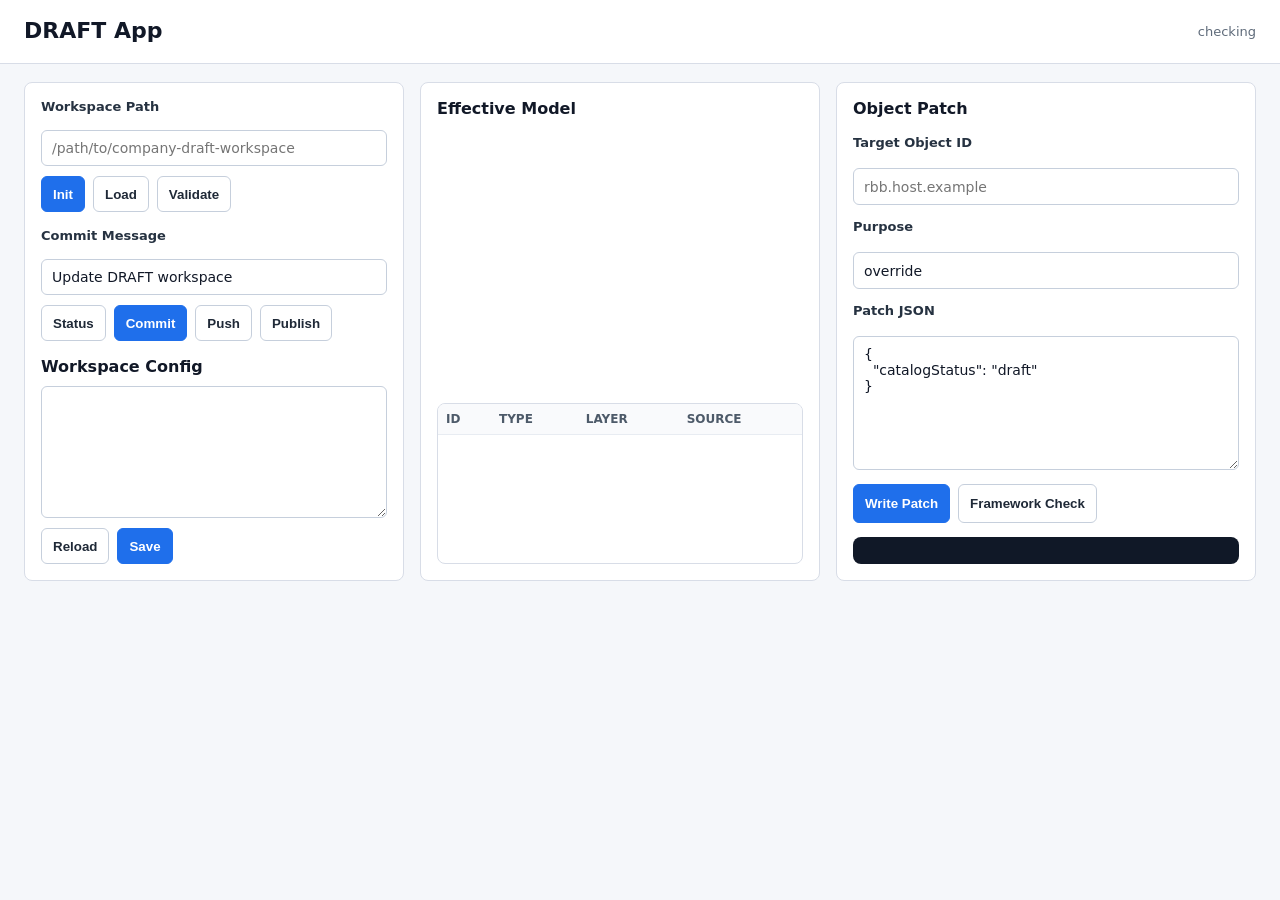
==== app/ui/index.html @ fb1c1968 "Restructure framework for app-driven workspaces" ====
<!doctype html>
<html lang="en">
  <head>
    <meta charset="utf-8" />
    <meta name="viewport" content="width=device-width, initial-scale=1" />
    <title>DRAFT App</title>
    <style>
      :root {
        color-scheme: light;
        --border: #d8dde7;
        --muted: #5f6b7a;
        --panel: #ffffff;
        --page: #f5f7fa;
        --primary: #1f6feb;
        --text: #111827;
      }
      * {
        box-sizing: border-box;
      }
      body {
        margin: 0;
        font-family: Inter, ui-sans-serif, system-ui, -apple-system, BlinkMacSystemFont, "Segoe UI", sans-serif;
        background: var(--page);
        color: var(--text);
      }
      header {
        align-items: center;
        background: var(--panel);
        border-bottom: 1px solid var(--border);
        display: flex;
        justify-content: space-between;
        min-height: 64px;
        padding: 14px 24px;
      }
      h1, h2 {
        margin: 0;
      }
      h1 {
        font-size: 22px;
        line-height: 1.2;
      }
      h2 {
        font-size: 16px;
      }
      main {
        display: grid;
        gap: 16px;
        grid-template-columns: minmax(280px, 380px) minmax(0, 1fr);
        padding: 18px 24px 24px;
      }
      aside, section {
        background: var(--panel);
        border: 1px solid var(--border);
        border-radius: 8px;
      }
      aside {
        align-self: start;
        display: grid;
        gap: 16px;
        padding: 16px;
      }
      section {
        display: grid;
        gap: 14px;
        padding: 16px;
      }
      .stack {
        display: grid;
        gap: 10px;
      }
      .grid {
        display: grid;
        gap: 16px;
        grid-template-columns: minmax(0, 1fr) minmax(300px, 420px);
      }
      label {
        color: #263241;
        display: block;
        font-size: 13px;
        font-weight: 650;
        margin-bottom: 6px;
      }
      input, textarea {
        background: #ffffff;
        border: 1px solid #c6cfdc;
        border-radius: 6px;
        color: var(--text);
        font: inherit;
        font-size: 14px;
        padding: 9px 10px;
        width: 100%;
      }
      textarea {
        min-height: 132px;
        resize: vertical;
      }
      button {
        background: var(--primary);
        border: 1px solid var(--primary);
        border-radius: 6px;
        color: #ffffff;
        cursor: pointer;
        font-weight: 650;
        min-height: 36px;
        padding: 8px 11px;
      }
      button.secondary {
        background: #ffffff;
        border-color: #c6cfdc;
        color: #1f2937;
      }
      .actions {
        display: flex;
        flex-wrap: wrap;
        gap: 8px;
      }
      .status {
        color: var(--muted);
        font-size: 13px;
      }
      .table-wrap {
        border: 1px solid var(--border);
        border-radius: 8px;
        max-height: 460px;
        overflow: auto;
      }
      table {
        border-collapse: collapse;
        font-size: 14px;
        width: 100%;
      }
      th, td {
        border-bottom: 1px solid #e8ecf2;
        padding: 8px;
        text-align: left;
        vertical-align: top;
      }
      th {
        background: #f9fafc;
        color: #4d5a69;
        font-size: 12px;
        font-weight: 750;
        position: sticky;
        text-transform: uppercase;
        top: 0;
      }
      pre {
        background: #101827;
        border-radius: 8px;
        color: #e5e7eb;
        margin: 0;
        max-height: 360px;
        overflow: auto;
        padding: 12px;
        white-space: pre-wrap;
        word-break: break-word;
      }
      @media (max-width: 900px) {
        main, .grid {
          grid-template-columns: 1fr;
        }
      }
    </style>
  </head>
  <body>
    <header>
      <h1>DRAFT App</h1>
      <div class="status" id="health">checking</div>
    </header>
    <main>
      <aside>
        <div class="stack">
          <label for="workspace">Workspace Path</label>
          <input id="workspace" placeholder="/path/to/company-draft-workspace" />
          <div class="actions">
            <button id="init">Init</button>
            <button id="load" class="secondary">Load</button>
            <button id="validate" class="secondary">Validate</button>
          </div>
        </div>
        <div class="stack">
          <label for="message">Commit Message</label>
          <input id="message" value="Update DRAFT workspace" />
          <div class="actions">
            <button id="status" class="secondary">Status</button>
            <button id="commit">Commit</button>
            <button id="push" class="secondary">Push</button>
            <button id="publish" class="secondary">Publish</button>
          </div>
        </div>
        <div class="stack">
          <h2>Workspace Config</h2>
          <textarea id="config"></textarea>
          <div class="actions">
            <button id="load-config" class="secondary">Reload</button>
            <button id="save-config">Save</button>
          </div>
        </div>
      </aside>
      <div class="grid">
        <section>
          <h2>Effective Model</h2>
          <div class="status" id="summary"></div>
          <div class="table-wrap">
            <table>
              <thead>
                <tr><th>ID</th><th>Type</th><th>Layer</th><th>Source</th></tr>
              </thead>
              <tbody id="objects"></tbody>
            </table>
          </div>
        </section>
        <section>
          <h2>Object Patch</h2>
          <div class="stack">
            <label for="target">Target Object ID</label>
            <input id="target" placeholder="rbb.host.example" />
          </div>
          <div class="stack">
            <label for="purpose">Purpose</label>
            <input id="purpose" value="override" />
          </div>
          <div class="stack">
            <label for="patch">Patch JSON</label>
            <textarea id="patch">{
  "catalogStatus": "draft"
}</textarea>
          </div>
          <div class="actions">
            <button id="write-patch">Write Patch</button>
            <button id="updates" class="secondary">Framework Check</button>
          </div>
          <pre id="output"></pre>
        </section>
      </div>
    </main>
    <script>
      const workspaceInput = document.getElementById('workspace');
      const output = document.getElementById('output');
      const summary = document.getElementById('summary');
      const objects = document.getElementById('objects');
      const config = document.getElementById('config');

      function escapeHtml(value) {
        return String(value ?? '').replace(/[&<>"']/g, character => ({
          '&': '&amp;',
          '<': '&lt;',
          '>': '&gt;',
          '"': '&quot;',
          "'": '&#39;'
        }[character]));
      }

      function workspaceValue() {
        return workspaceInput.value.trim() || null;
      }

      function workspaceQuery() {
        const value = workspaceValue();
        return value ? `?workspace=${encodeURIComponent(value)}` : '';
      }

      function show(data) {
        output.textContent = typeof data === 'string' ? data : JSON.stringify(data, null, 2);
      }

      async function requestJson(url, options = {}) {
        const response = await fetch(url, options);
        const data = await response.json();
        show(data);
        return data;
      }

      async function loadModel() {
        const data = await requestJson(`/api/workspace/effective-model${workspaceQuery()}`);
        summary.textContent = `${(data.objects || []).length} effective objects`;
        objects.innerHTML = (data.objects || []).map(item => `
          <tr>
            <td>${escapeHtml(item.id)}</td>
            <td>${escapeHtml(item.type)}</td>
            <td>${escapeHtml(item.layer)}</td>
            <td>${escapeHtml(item.source)}</td>
          </tr>
        `).join('');
      }

      async function initWorkspace() {
        const workspace = workspaceValue();
        if (!workspace) {
          show({ok: false, error: 'Workspace path is required'});
          return;
        }
        await requestJson('/api/workspace/init', {
          method: 'POST',
          headers: {'Content-Type': 'application/json'},
          body: JSON.stringify({workspace})
        });
        await loadConfig();
        await loadModel();
      }

      async function loadConfig() {
        const data = await requestJson(`/api/workspace/config${workspaceQuery()}`);
        config.value = JSON.stringify(data.config || {}, null, 2);
      }

      async function saveConfig() {
        await requestJson('/api/workspace/config', {
          method: 'PUT',
          headers: {'Content-Type': 'application/json'},
          body: JSON.stringify({workspace: workspaceValue(), config: JSON.parse(config.value || '{}')})
        });
      }

      async function validateWorkspace() {
        const data = await requestJson('/api/workspace/validate', {
          method: 'POST',
          headers: {'Content-Type': 'application/json'},
          body: JSON.stringify({workspace: workspaceValue()})
        });
        show(data.stdout || data.stderr || data);
      }

      async function gitStatus() {
        const data = await requestJson(`/api/git/status${workspaceQuery()}`);
        show(data.stdout || data.stderr || data);
      }

      async function commitWorkspace() {
        await requestJson('/api/git/commit', {
          method: 'POST',
          headers: {'Content-Type': 'application/json'},
          body: JSON.stringify({workspace: workspaceValue(), message: document.getElementById('message').value})
        });
      }

      async function pushWorkspace() {
        await requestJson('/api/git/push', {
          method: 'POST',
          headers: {'Content-Type': 'application/json'},
          body: JSON.stringify({workspace: workspaceValue()})
        });
      }

      async function publishWorkspace() {
        await requestJson('/api/publish', {
          method: 'POST',
          headers: {'Content-Type': 'application/json'},
          body: JSON.stringify({workspace: workspaceValue()})
        });
      }

      async function writePatch() {
        await requestJson('/api/object-patches/upsert', {
          method: 'POST',
          headers: {'Content-Type': 'application/json'},
          body: JSON.stringify({
            workspace: workspaceValue(),
            target: document.getElementById('target').value.trim(),
            purpose: document.getElementById('purpose').value.trim() || 'override',
            patch: JSON.parse(document.getElementById('patch').value || '{}')
          })
        });
        await loadModel();
      }

      async function frameworkCheck() {
        await requestJson(`/api/framework/updates${workspaceQuery()}`);
      }

      async function health() {
        const data = await requestJson('/api/health');
        document.getElementById('health').textContent = data.status || 'unknown';
      }

      document.getElementById('init').addEventListener('click', initWorkspace);
      document.getElementById('load').addEventListener('click', loadModel);
      document.getElementById('validate').addEventListener('click', validateWorkspace);
      document.getElementById('status').addEventListener('click', gitStatus);
      document.getElementById('commit').addEventListener('click', commitWorkspace);
      document.getElementById('push').addEventListener('click', pushWorkspace);
      document.getElementById('publish').addEventListener('click', publishWorkspace);
      document.getElementById('load-config').addEventListener('click', loadConfig);
      document.getElementById('save-config').addEventListener('click', saveConfig);
      document.getElementById('write-patch').addEventListener('click', writePatch);
      document.getElementById('updates').addEventListener('click', frameworkCheck);
      health();
      loadModel();
      loadConfig();
    </script>
  </body>
</html>
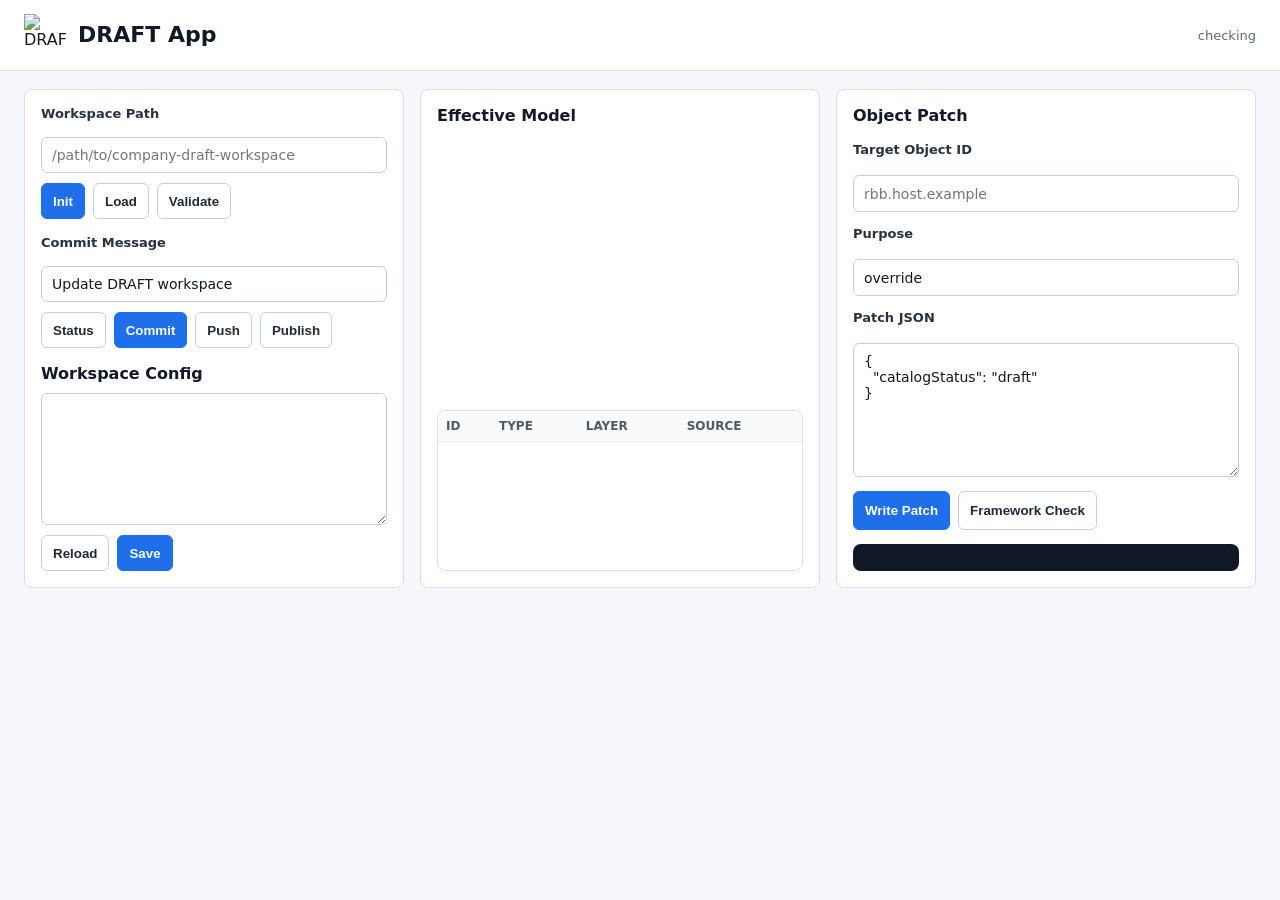
==== commit 2e5427ad: "Add Draftsman AI configuration" ====
--- a/app/ui/index.html
+++ b/app/ui/index.html
@@ -32,6 +32,18 @@
         min-height: 64px;
         padding: 14px 24px;
       }
+      .brand {
+        align-items: center;
+        display: flex;
+        gap: 12px;
+        min-width: 0;
+      }
+      .brand img {
+        display: block;
+        height: 42px;
+        object-fit: contain;
+        width: 42px;
+      }
       h1, h2 {
         margin: 0;
       }
@@ -164,7 +176,10 @@
   </head>
   <body>
     <header>
-      <h1>DRAFT App</h1>
+      <div class="brand">
+        <img src="/assets/draftlogo.png" alt="DRAFT" />
+        <h1>DRAFT App</h1>
+      </div>
       <div class="status" id="health">checking</div>
     </header>
     <main>
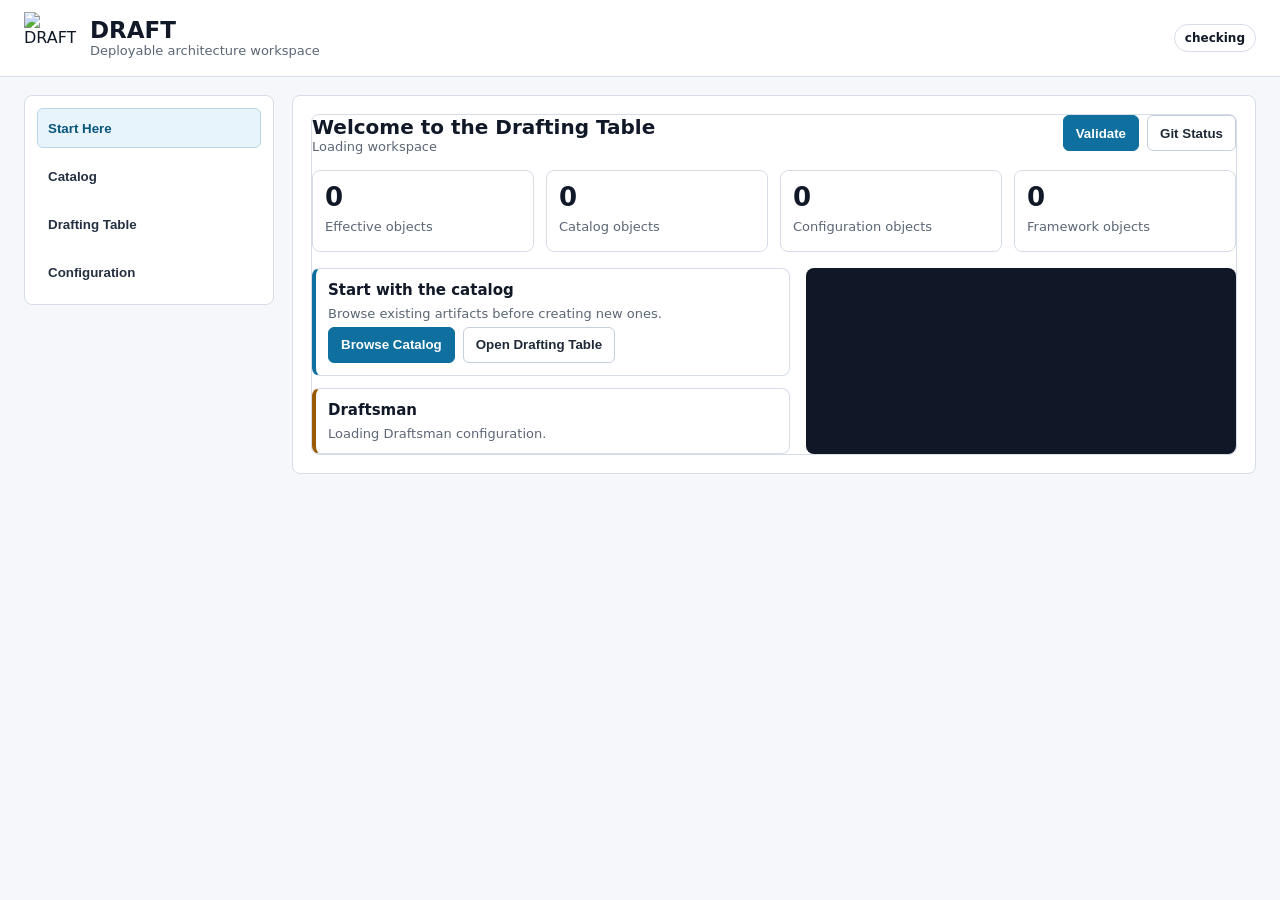
==== commit a9b46bd0: "Improve DRAFT app first-run experience" ====
--- a/app/ui/index.html
+++ b/app/ui/index.html
@@ -7,99 +7,202 @@
     <style>
       :root {
         color-scheme: light;
-        --border: #d8dde7;
-        --muted: #5f6b7a;
+        --border: #d7dde8;
+        --border-strong: #b8c2d1;
+        --ink: #111827;
+        --muted: #5c6675;
+        --page: #f5f7fa;
         --panel: #ffffff;
-        --page: #f5f7fa;
-        --primary: #1f6feb;
-        --text: #111827;
+        --primary: #0f6f9f;
+        --primary-dark: #0a557a;
+        --success: #197a4a;
+        --warning: #9a5b08;
+        --danger: #b42318;
+        --soft-blue: #e8f4fb;
+        --soft-green: #eaf6ef;
+        --soft-gold: #fff6df;
       }
       * {
         box-sizing: border-box;
       }
       body {
         margin: 0;
+        background: var(--page);
+        color: var(--ink);
         font-family: Inter, ui-sans-serif, system-ui, -apple-system, BlinkMacSystemFont, "Segoe UI", sans-serif;
-        background: var(--page);
-        color: var(--text);
       }
       header {
         align-items: center;
         background: var(--panel);
         border-bottom: 1px solid var(--border);
         display: flex;
+        gap: 18px;
         justify-content: space-between;
-        min-height: 64px;
-        padding: 14px 24px;
+        min-height: 74px;
+        padding: 12px 24px;
       }
       .brand {
         align-items: center;
         display: flex;
-        gap: 12px;
+        gap: 14px;
         min-width: 0;
       }
       .brand img {
         display: block;
-        height: 42px;
+        height: 52px;
         object-fit: contain;
-        width: 42px;
-      }
-      h1, h2 {
+        width: 52px;
+      }
+      h1, h2, h3, p {
         margin: 0;
       }
       h1 {
-        font-size: 22px;
+        font-size: 23px;
+        line-height: 1.1;
+      }
+      h2 {
+        font-size: 20px;
         line-height: 1.2;
       }
-      h2 {
-        font-size: 16px;
-      }
-      main {
-        display: grid;
-        gap: 16px;
-        grid-template-columns: minmax(280px, 380px) minmax(0, 1fr);
+      h3 {
+        font-size: 15px;
+        line-height: 1.25;
+      }
+      .muted {
+        color: var(--muted);
+        font-size: 13px;
+      }
+      .status-pill {
+        align-items: center;
+        border: 1px solid var(--border);
+        border-radius: 999px;
+        display: inline-flex;
+        font-size: 12px;
+        font-weight: 700;
+        gap: 6px;
+        min-height: 28px;
+        padding: 5px 10px;
+      }
+      .status-pill.ok {
+        background: var(--soft-green);
+        border-color: #b9dbc7;
+        color: var(--success);
+      }
+      .status-pill.warn {
+        background: var(--soft-gold);
+        border-color: #ecd08a;
+        color: var(--warning);
+      }
+      .shell {
+        display: grid;
+        gap: 18px;
+        grid-template-columns: 250px minmax(0, 1fr);
         padding: 18px 24px 24px;
       }
-      aside, section {
+      nav, main, aside, section {
         background: var(--panel);
         border: 1px solid var(--border);
         border-radius: 8px;
       }
-      aside {
+      nav {
         align-self: start;
         display: grid;
+        gap: 8px;
+        padding: 12px;
+      }
+      main {
+        min-width: 0;
+        padding: 18px;
+      }
+      .nav-button {
+        align-items: center;
+        background: transparent;
+        border: 1px solid transparent;
+        border-radius: 6px;
+        color: #253142;
+        cursor: pointer;
+        display: flex;
+        font-weight: 700;
+        justify-content: space-between;
+        min-height: 40px;
+        padding: 8px 10px;
+        text-align: left;
+        width: 100%;
+      }
+      .nav-button.active {
+        background: var(--soft-blue);
+        border-color: #b8d8e8;
+        color: var(--primary-dark);
+      }
+      .nav-button:hover {
+        border-color: var(--border-strong);
+      }
+      .tab-panel {
+        display: none;
+      }
+      .tab-panel.active {
+        display: grid;
         gap: 16px;
-        padding: 16px;
-      }
-      section {
-        display: grid;
-        gap: 14px;
-        padding: 16px;
-      }
-      .stack {
+      }
+      .headline {
+        align-items: start;
+        display: flex;
+        gap: 16px;
+        justify-content: space-between;
+      }
+      .headline-actions {
+        display: flex;
+        flex-wrap: wrap;
+        gap: 8px;
+        justify-content: flex-end;
+      }
+      .summary-grid {
+        display: grid;
+        gap: 12px;
+        grid-template-columns: repeat(4, minmax(130px, 1fr));
+      }
+      .metric {
+        border: 1px solid var(--border);
+        border-radius: 8px;
+        min-height: 82px;
+        padding: 12px;
+      }
+      .metric strong {
+        display: block;
+        font-size: 26px;
+        line-height: 1.1;
+        margin-bottom: 4px;
+      }
+      .split {
+        display: grid;
+        gap: 16px;
+        grid-template-columns: minmax(0, 1fr) minmax(300px, 430px);
+      }
+      .work-area {
+        display: grid;
+        gap: 12px;
+      }
+      .inline-fields {
         display: grid;
         gap: 10px;
-      }
-      .grid {
-        display: grid;
-        gap: 16px;
-        grid-template-columns: minmax(0, 1fr) minmax(300px, 420px);
+        grid-template-columns: repeat(2, minmax(0, 1fr));
       }
       label {
         color: #263241;
         display: block;
-        font-size: 13px;
-        font-weight: 650;
+        font-size: 12px;
+        font-weight: 750;
         margin-bottom: 6px;
       }
-      input, textarea {
+      input, select, textarea {
         background: #ffffff;
         border: 1px solid #c6cfdc;
         border-radius: 6px;
-        color: var(--text);
+        color: var(--ink);
         font: inherit;
         font-size: 14px;
-        padding: 9px 10px;
+        min-height: 36px;
+        padding: 8px 10px;
         width: 100%;
       }
       textarea {
@@ -112,28 +215,49 @@
         border-radius: 6px;
         color: #ffffff;
         cursor: pointer;
-        font-weight: 650;
+        font-weight: 750;
         min-height: 36px;
-        padding: 8px 11px;
+        padding: 8px 12px;
       }
       button.secondary {
         background: #ffffff;
         border-color: #c6cfdc;
         color: #1f2937;
       }
+      button.ghost {
+        background: transparent;
+        border-color: transparent;
+        color: var(--primary-dark);
+      }
+      button:disabled {
+        cursor: not-allowed;
+        opacity: .55;
+      }
       .actions {
         display: flex;
         flex-wrap: wrap;
         gap: 8px;
       }
-      .status {
-        color: var(--muted);
-        font-size: 13px;
+      .notice {
+        border: 1px solid var(--border);
+        border-left: 4px solid var(--primary);
+        border-radius: 8px;
+        display: grid;
+        gap: 6px;
+        padding: 12px;
+      }
+      .notice.warning {
+        border-left-color: var(--warning);
+      }
+      .catalog-tools {
+        display: grid;
+        gap: 10px;
+        grid-template-columns: minmax(220px, 1fr) 180px 160px;
       }
       .table-wrap {
         border: 1px solid var(--border);
         border-radius: 8px;
-        max-height: 460px;
+        max-height: 520px;
         overflow: auto;
       }
       table {
@@ -143,7 +267,7 @@
       }
       th, td {
         border-bottom: 1px solid #e8ecf2;
-        padding: 8px;
+        padding: 9px;
         text-align: left;
         vertical-align: top;
       }
@@ -151,10 +275,41 @@
         background: #f9fafc;
         color: #4d5a69;
         font-size: 12px;
-        font-weight: 750;
+        font-weight: 800;
         position: sticky;
         text-transform: uppercase;
         top: 0;
+      }
+      tr.selectable {
+        cursor: pointer;
+      }
+      tr.selectable:hover {
+        background: #f5f9fc;
+      }
+      tr.selected {
+        background: var(--soft-blue);
+      }
+      .detail {
+        border: 1px solid var(--border);
+        border-radius: 8px;
+        min-height: 180px;
+        padding: 12px;
+      }
+      .detail dl {
+        display: grid;
+        gap: 8px;
+        grid-template-columns: 92px minmax(0, 1fr);
+        margin: 0;
+      }
+      .detail dt {
+        color: var(--muted);
+        font-size: 12px;
+        font-weight: 750;
+        text-transform: uppercase;
+      }
+      .detail dd {
+        margin: 0;
+        overflow-wrap: anywhere;
       }
       pre {
         background: #101827;
@@ -167,8 +322,28 @@
         white-space: pre-wrap;
         word-break: break-word;
       }
-      @media (max-width: 900px) {
-        main, .grid {
+      .config-grid {
+        display: grid;
+        gap: 16px;
+        grid-template-columns: minmax(0, 1fr) minmax(320px, 420px);
+      }
+      .workspace-bar {
+        align-items: end;
+        border-top: 1px solid var(--border);
+        display: grid;
+        gap: 10px;
+        grid-template-columns: minmax(260px, 1fr) auto;
+        margin-top: 8px;
+        padding-top: 12px;
+      }
+      @media (max-width: 1050px) {
+        .shell, .split, .config-grid, .summary-grid {
+          grid-template-columns: 1fr;
+        }
+        nav {
+          grid-template-columns: repeat(2, minmax(0, 1fr));
+        }
+        .catalog-tools, .workspace-bar, .inline-fields {
           grid-template-columns: 1fr;
         }
       }
@@ -178,83 +353,219 @@
     <header>
       <div class="brand">
         <img src="/assets/draftlogo.png" alt="DRAFT" />
-        <h1>DRAFT App</h1>
+        <div>
+          <h1>DRAFT</h1>
+          <div class="muted">Deployable architecture workspace</div>
+        </div>
       </div>
-      <div class="status" id="health">checking</div>
+      <div class="status-pill" id="health">checking</div>
     </header>
-    <main>
-      <aside>
-        <div class="stack">
-          <label for="workspace">Workspace Path</label>
-          <input id="workspace" placeholder="/path/to/company-draft-workspace" />
-          <div class="actions">
-            <button id="init">Init</button>
-            <button id="load" class="secondary">Load</button>
-            <button id="validate" class="secondary">Validate</button>
-          </div>
-        </div>
-        <div class="stack">
-          <label for="message">Commit Message</label>
-          <input id="message" value="Update DRAFT workspace" />
-          <div class="actions">
-            <button id="status" class="secondary">Status</button>
-            <button id="commit">Commit</button>
-            <button id="push" class="secondary">Push</button>
-            <button id="publish" class="secondary">Publish</button>
-          </div>
-        </div>
-        <div class="stack">
-          <h2>Workspace Config</h2>
-          <textarea id="config"></textarea>
-          <div class="actions">
-            <button id="load-config" class="secondary">Reload</button>
-            <button id="save-config">Save</button>
-          </div>
-        </div>
-      </aside>
-      <div class="grid">
-        <section>
-          <h2>Effective Model</h2>
-          <div class="status" id="summary"></div>
-          <div class="table-wrap">
-            <table>
-              <thead>
-                <tr><th>ID</th><th>Type</th><th>Layer</th><th>Source</th></tr>
-              </thead>
-              <tbody id="objects"></tbody>
-            </table>
+
+    <div class="shell">
+      <nav aria-label="Primary">
+        <button class="nav-button active" data-tab="start">Start Here</button>
+        <button class="nav-button" data-tab="catalog">Catalog</button>
+        <button class="nav-button" data-tab="drafting">Drafting Table</button>
+        <button class="nav-button" data-tab="config">Configuration</button>
+      </nav>
+
+      <main>
+        <section class="tab-panel active" id="tab-start">
+          <div class="headline">
+            <div>
+              <h2>Welcome to the Drafting Table</h2>
+              <p class="muted" id="workspace-label">Loading workspace</p>
+            </div>
+            <div class="headline-actions">
+              <button id="start-validate">Validate</button>
+              <button id="start-status" class="secondary">Git Status</button>
+            </div>
+          </div>
+
+          <div class="summary-grid">
+            <div class="metric">
+              <strong id="metric-total">0</strong>
+              <span class="muted">Effective objects</span>
+            </div>
+            <div class="metric">
+              <strong id="metric-catalog">0</strong>
+              <span class="muted">Catalog objects</span>
+            </div>
+            <div class="metric">
+              <strong id="metric-config">0</strong>
+              <span class="muted">Configuration objects</span>
+            </div>
+            <div class="metric">
+              <strong id="metric-framework">0</strong>
+              <span class="muted">Framework objects</span>
+            </div>
+          </div>
+
+          <div class="split">
+            <div class="work-area">
+              <div class="notice">
+                <h3>Start with the catalog</h3>
+                <p class="muted">Browse existing artifacts before creating new ones.</p>
+                <div class="actions">
+                  <button data-go="catalog">Browse Catalog</button>
+                  <button data-go="drafting" class="secondary">Open Drafting Table</button>
+                </div>
+              </div>
+              <div class="notice warning" id="draftsman-mode">
+                <h3>Draftsman</h3>
+                <p class="muted">Loading Draftsman configuration.</p>
+              </div>
+            </div>
+            <pre id="start-output"></pre>
           </div>
         </section>
-        <section>
-          <h2>Object Patch</h2>
-          <div class="stack">
-            <label for="target">Target Object ID</label>
-            <input id="target" placeholder="rbb.host.example" />
-          </div>
-          <div class="stack">
-            <label for="purpose">Purpose</label>
-            <input id="purpose" value="override" />
-          </div>
-          <div class="stack">
-            <label for="patch">Patch JSON</label>
-            <textarea id="patch">{
+
+        <section class="tab-panel" id="tab-catalog">
+          <div class="headline">
+            <div>
+              <h2>Catalog</h2>
+              <p class="muted">Read-only browsing for the current effective model.</p>
+            </div>
+            <div class="headline-actions">
+              <button id="reload-catalog" class="secondary">Reload</button>
+            </div>
+          </div>
+
+          <div class="catalog-tools">
+            <input id="catalog-search" placeholder="Search ID, name, type, source" />
+            <select id="type-filter">
+              <option value="">All types</option>
+            </select>
+            <select id="layer-filter">
+              <option value="">All layers</option>
+              <option value="catalog">Catalog</option>
+              <option value="configuration">Configuration</option>
+              <option value="framework">Framework</option>
+            </select>
+          </div>
+
+          <div class="split">
+            <div class="table-wrap">
+              <table>
+                <thead>
+                  <tr><th>ID</th><th>Name</th><th>Type</th><th>Layer</th></tr>
+                </thead>
+                <tbody id="objects"></tbody>
+              </table>
+            </div>
+            <div class="detail" id="object-detail">
+              <h3>No object selected</h3>
+              <p class="muted">Select a row to inspect an artifact.</p>
+            </div>
+          </div>
+        </section>
+
+        <section class="tab-panel" id="tab-drafting">
+          <div class="headline">
+            <div>
+              <h2>Drafting Table</h2>
+              <p class="muted">Create a change request for an existing artifact or a new architecture object.</p>
+            </div>
+            <div class="headline-actions">
+              <button id="engage-draftsman">Engage Draftsman</button>
+              <button id="write-patch" class="secondary">Write Patch</button>
+            </div>
+          </div>
+
+          <div class="split">
+            <div class="work-area">
+              <div class="inline-fields">
+                <div>
+                  <label for="target">Target Object ID</label>
+                  <input id="target" placeholder="Select from catalog or enter an ID" />
+                </div>
+                <div>
+                  <label for="purpose">Change Purpose</label>
+                  <input id="purpose" value="override" />
+                </div>
+              </div>
+              <div>
+                <label for="draft-request">Draft Request</label>
+                <textarea id="draft-request" placeholder="Describe the architecture artifact or change you want to make."></textarea>
+              </div>
+              <div>
+                <label for="patch">Patch JSON</label>
+                <textarea id="patch">{
   "catalogStatus": "draft"
 }</textarea>
-          </div>
-          <div class="actions">
-            <button id="write-patch">Write Patch</button>
-            <button id="updates" class="secondary">Framework Check</button>
-          </div>
-          <pre id="output"></pre>
+              </div>
+            </div>
+            <pre id="draft-output"></pre>
+          </div>
         </section>
-      </div>
-    </main>
+
+        <section class="tab-panel" id="tab-config">
+          <div class="headline">
+            <div>
+              <h2>Configuration</h2>
+              <p class="muted">Workspace settings, Draftsman mode, validation, and publishing.</p>
+            </div>
+            <div class="headline-actions">
+              <button id="save-config">Save Config</button>
+              <button id="load-config" class="secondary">Reload</button>
+            </div>
+          </div>
+
+          <div class="workspace-bar">
+            <div>
+              <label for="workspace">Workspace Path</label>
+              <input id="workspace" placeholder="/path/to/company-draft-workspace" />
+            </div>
+            <div class="actions">
+              <button id="init" class="secondary">Initialize</button>
+              <button id="load" class="secondary">Load</button>
+            </div>
+          </div>
+
+          <div class="config-grid">
+            <div>
+              <label for="config">Workspace Config JSON</label>
+              <textarea id="config"></textarea>
+            </div>
+            <div class="work-area">
+              <div class="notice" id="config-draftsman">
+                <h3>Draftsman Mode</h3>
+                <p class="muted">Loading.</p>
+              </div>
+              <div>
+                <label for="message">Commit Message</label>
+                <input id="message" value="Update DRAFT workspace" />
+              </div>
+              <div class="actions">
+                <button id="validate">Validate</button>
+                <button id="status" class="secondary">Git Status</button>
+                <button id="commit" class="secondary">Commit</button>
+                <button id="push" class="secondary">Push</button>
+                <button id="publish" class="secondary">Publish</button>
+                <button id="updates" class="ghost">Framework Check</button>
+              </div>
+              <pre id="config-output"></pre>
+            </div>
+          </div>
+        </section>
+      </main>
+    </div>
+
     <script>
+      const state = {
+        model: {objects: [], layers: []},
+        filtered: [],
+        selected: null,
+        draftsman: null
+      };
+
       const workspaceInput = document.getElementById('workspace');
-      const output = document.getElementById('output');
-      const summary = document.getElementById('summary');
+      const config = document.getElementById('config');
       const objects = document.getElementById('objects');
-      const config = document.getElementById('config');
+      const objectDetail = document.getElementById('object-detail');
+      const typeFilter = document.getElementById('type-filter');
+      const layerFilter = document.getElementById('layer-filter');
+      const catalogSearch = document.getElementById('catalog-search');
 
       function escapeHtml(value) {
         return String(value ?? '').replace(/[&<>"']/g, character => ({
@@ -275,48 +586,156 @@
         return value ? `?workspace=${encodeURIComponent(value)}` : '';
       }
 
-      function show(data) {
-        output.textContent = typeof data === 'string' ? data : JSON.stringify(data, null, 2);
-      }
-
-      async function requestJson(url, options = {}) {
+      function show(target, data) {
+        document.getElementById(target).textContent = typeof data === 'string' ? data : JSON.stringify(data, null, 2);
+      }
+
+      async function requestJson(url, options = {}, output = 'config-output') {
         const response = await fetch(url, options);
         const data = await response.json();
-        show(data);
+        if (!response.ok) {
+          show(output, data);
+          return data;
+        }
+        show(output, data);
         return data;
       }
 
-      async function loadModel() {
-        const data = await requestJson(`/api/workspace/effective-model${workspaceQuery()}`);
-        summary.textContent = `${(data.objects || []).length} effective objects`;
-        objects.innerHTML = (data.objects || []).map(item => `
-          <tr>
+      function setTab(tab) {
+        document.querySelectorAll('.nav-button').forEach(button => {
+          button.classList.toggle('active', button.dataset.tab === tab);
+        });
+        document.querySelectorAll('.tab-panel').forEach(panel => {
+          panel.classList.toggle('active', panel.id === `tab-${tab}`);
+        });
+      }
+
+      function layerCount(name) {
+        const layer = (state.model.layers || []).find(item => item.name === name);
+        return layer ? layer.count : 0;
+      }
+
+      function updateMetrics() {
+        document.getElementById('metric-total').textContent = (state.model.objects || []).length;
+        document.getElementById('metric-catalog').textContent = layerCount('catalog');
+        document.getElementById('metric-config').textContent = layerCount('configuration');
+        document.getElementById('metric-framework').textContent = layerCount('framework');
+        document.getElementById('workspace-label').textContent = state.model.workspace || 'No workspace loaded';
+      }
+
+      function renderDraftsmanStatus() {
+        const status = state.draftsman?.status;
+        const mode = status?.mode || 'external';
+        const available = status?.embeddedDraftsmanAvailable ? 'Embedded Draftsman ready' : 'External Draftsman mode';
+        const issues = (status?.issues || []).map(item => `<div>${escapeHtml(item)}</div>`).join('');
+        const body = `
+          <h3>Draftsman</h3>
+          <p class="muted">${escapeHtml(available)}</p>
+          <p class="muted">Mode: ${escapeHtml(mode)}; provider: ${escapeHtml(status?.embeddedProvider || 'openai')}; auth: ${escapeHtml(status?.embeddedAuth || 'oauth')}.</p>
+          ${issues ? `<div class="muted">${issues}</div>` : ''}
+        `;
+        document.getElementById('draftsman-mode').innerHTML = body;
+        document.getElementById('config-draftsman').innerHTML = body;
+      }
+
+      function populateFilters() {
+        const current = typeFilter.value;
+        const types = Array.from(new Set((state.model.objects || []).map(item => item.type).filter(Boolean))).sort();
+        typeFilter.innerHTML = '<option value="">All types</option>' + types.map(type => (
+          `<option value="${escapeHtml(type)}">${escapeHtml(type)}</option>`
+        )).join('');
+        typeFilter.value = types.includes(current) ? current : '';
+      }
+
+      function filterObjects() {
+        const query = catalogSearch.value.trim().toLowerCase();
+        const type = typeFilter.value;
+        const layer = layerFilter.value;
+        state.filtered = (state.model.objects || []).filter(item => {
+          const text = [item.id, item.name, item.type, item.layer, item.source].join(' ').toLowerCase();
+          return (!query || text.includes(query)) && (!type || item.type === type) && (!layer || item.layer === layer);
+        });
+        renderCatalog();
+      }
+
+      function renderCatalog() {
+        objects.innerHTML = state.filtered.map(item => `
+          <tr class="selectable ${state.selected?.id === item.id ? 'selected' : ''}" data-id="${escapeHtml(item.id)}">
             <td>${escapeHtml(item.id)}</td>
+            <td>${escapeHtml(item.name)}</td>
             <td>${escapeHtml(item.type)}</td>
             <td>${escapeHtml(item.layer)}</td>
-            <td>${escapeHtml(item.source)}</td>
           </tr>
         `).join('');
-      }
-
-      async function initWorkspace() {
+        objects.querySelectorAll('tr').forEach(row => {
+          row.addEventListener('click', () => selectObject(row.dataset.id));
+        });
+      }
+
+      function selectObject(id) {
+        state.selected = (state.model.objects || []).find(item => item.id === id) || null;
+        if (!state.selected) {
+          return;
+        }
+        document.getElementById('target').value = state.selected.id;
+        objectDetail.innerHTML = `
+          <h3>${escapeHtml(state.selected.name || state.selected.id)}</h3>
+          <dl>
+            <dt>ID</dt><dd>${escapeHtml(state.selected.id)}</dd>
+            <dt>Type</dt><dd>${escapeHtml(state.selected.type)}</dd>
+            <dt>Layer</dt><dd>${escapeHtml(state.selected.layer)}</dd>
+            <dt>Source</dt><dd>${escapeHtml(state.selected.source)}</dd>
+          </dl>
+          <div class="actions" style="margin-top: 12px;">
+            <button data-action="draft-selected">Engage Draftsman</button>
+            <button data-action="copy-json" class="secondary">Show JSON</button>
+          </div>
+        `;
+        objectDetail.querySelector('[data-action="draft-selected"]').addEventListener('click', () => {
+          document.getElementById('draft-request').value = `Update ${state.selected.id}: `;
+          setTab('drafting');
+        });
+        objectDetail.querySelector('[data-action="copy-json"]').addEventListener('click', () => {
+          show('start-output', state.selected);
+          setTab('start');
+        });
+        renderCatalog();
+      }
+
+      async function loadModel() {
+        const data = await requestJson(`/api/workspace/effective-model${workspaceQuery()}`, {}, 'start-output');
+        state.model = data.objects ? data : {objects: [], layers: []};
+        updateMetrics();
+        populateFilters();
+        filterObjects();
+      }
+
+      async function loadConfig() {
+        const data = await requestJson(`/api/workspace/config${workspaceQuery()}`, {}, 'config-output');
+        if (data.workspace && !workspaceInput.value.trim()) {
+          workspaceInput.value = data.workspace;
+        }
+        config.value = JSON.stringify(data.config || {}, null, 2);
+      }
+
+      async function loadDraftsman() {
+        const data = await requestJson(`/api/draftsman/config${workspaceQuery()}`, {}, 'config-output');
+        state.draftsman = data;
+        renderDraftsmanStatus();
+      }
+
+      async function initializeWorkspace() {
         const workspace = workspaceValue();
         if (!workspace) {
-          show({ok: false, error: 'Workspace path is required'});
+          show('config-output', {ok: false, error: 'Workspace path is required'});
           return;
         }
         await requestJson('/api/workspace/init', {
           method: 'POST',
           headers: {'Content-Type': 'application/json'},
           body: JSON.stringify({workspace})
-        });
-        await loadConfig();
-        await loadModel();
-      }
-
-      async function loadConfig() {
-        const data = await requestJson(`/api/workspace/config${workspaceQuery()}`);
-        config.value = JSON.stringify(data.config || {}, null, 2);
+        }, 'config-output');
+        await refreshAll();
       }
 
       async function saveConfig() {
@@ -324,21 +743,22 @@
           method: 'PUT',
           headers: {'Content-Type': 'application/json'},
           body: JSON.stringify({workspace: workspaceValue(), config: JSON.parse(config.value || '{}')})
-        });
-      }
-
-      async function validateWorkspace() {
+        }, 'config-output');
+        await loadDraftsman();
+      }
+
+      async function validateWorkspace(output = 'config-output') {
         const data = await requestJson('/api/workspace/validate', {
           method: 'POST',
           headers: {'Content-Type': 'application/json'},
           body: JSON.stringify({workspace: workspaceValue()})
-        });
-        show(data.stdout || data.stderr || data);
-      }
-
-      async function gitStatus() {
-        const data = await requestJson(`/api/git/status${workspaceQuery()}`);
-        show(data.stdout || data.stderr || data);
+        }, output);
+        show(output, data.stdout || data.stderr || data);
+      }
+
+      async function gitStatus(output = 'config-output') {
+        const data = await requestJson(`/api/git/status${workspaceQuery()}`, {}, output);
+        show(output, data.stdout || data.stderr || data);
       }
 
       async function commitWorkspace() {
@@ -346,7 +766,7 @@
           method: 'POST',
           headers: {'Content-Type': 'application/json'},
           body: JSON.stringify({workspace: workspaceValue(), message: document.getElementById('message').value})
-        });
+        }, 'config-output');
       }
 
       async function pushWorkspace() {
@@ -354,7 +774,7 @@
           method: 'POST',
           headers: {'Content-Type': 'application/json'},
           body: JSON.stringify({workspace: workspaceValue()})
-        });
+        }, 'config-output');
       }
 
       async function publishWorkspace() {
@@ -362,7 +782,7 @@
           method: 'POST',
           headers: {'Content-Type': 'application/json'},
           body: JSON.stringify({workspace: workspaceValue()})
-        });
+        }, 'config-output');
       }
 
       async function writePatch() {
@@ -375,33 +795,67 @@
             purpose: document.getElementById('purpose').value.trim() || 'override',
             patch: JSON.parse(document.getElementById('patch').value || '{}')
           })
-        });
+        }, 'draft-output');
         await loadModel();
       }
 
+      async function engageDraftsman() {
+        await requestJson('/api/draftsman/chat', {
+          method: 'POST',
+          headers: {'Content-Type': 'application/json'},
+          body: JSON.stringify({
+            workspace: workspaceValue(),
+            contextObjectId: document.getElementById('target').value.trim() || null,
+            message: document.getElementById('draft-request').value.trim() || 'Start a drafting session.'
+          })
+        }, 'draft-output');
+      }
+
       async function frameworkCheck() {
-        await requestJson(`/api/framework/updates${workspaceQuery()}`);
+        await requestJson(`/api/framework/updates${workspaceQuery()}`, {}, 'config-output');
       }
 
       async function health() {
-        const data = await requestJson('/api/health');
-        document.getElementById('health').textContent = data.status || 'unknown';
-      }
-
-      document.getElementById('init').addEventListener('click', initWorkspace);
-      document.getElementById('load').addEventListener('click', loadModel);
-      document.getElementById('validate').addEventListener('click', validateWorkspace);
-      document.getElementById('status').addEventListener('click', gitStatus);
+        const data = await requestJson('/api/health', {}, 'start-output');
+        const health = document.getElementById('health');
+        health.textContent = data.status || 'unknown';
+        health.classList.toggle('ok', data.status === 'ok');
+      }
+
+      async function refreshAll() {
+        await loadConfig();
+        await loadModel();
+        await loadDraftsman();
+      }
+
+      document.querySelectorAll('.nav-button').forEach(button => {
+        button.addEventListener('click', () => setTab(button.dataset.tab));
+      });
+      document.querySelectorAll('[data-go]').forEach(button => {
+        button.addEventListener('click', () => setTab(button.dataset.go));
+      });
+
+      document.getElementById('init').addEventListener('click', initializeWorkspace);
+      document.getElementById('load').addEventListener('click', refreshAll);
+      document.getElementById('load-config').addEventListener('click', loadConfig);
+      document.getElementById('save-config').addEventListener('click', saveConfig);
+      document.getElementById('validate').addEventListener('click', () => validateWorkspace('config-output'));
+      document.getElementById('start-validate').addEventListener('click', () => validateWorkspace('start-output'));
+      document.getElementById('status').addEventListener('click', () => gitStatus('config-output'));
+      document.getElementById('start-status').addEventListener('click', () => gitStatus('start-output'));
       document.getElementById('commit').addEventListener('click', commitWorkspace);
       document.getElementById('push').addEventListener('click', pushWorkspace);
       document.getElementById('publish').addEventListener('click', publishWorkspace);
-      document.getElementById('load-config').addEventListener('click', loadConfig);
-      document.getElementById('save-config').addEventListener('click', saveConfig);
+      document.getElementById('updates').addEventListener('click', frameworkCheck);
       document.getElementById('write-patch').addEventListener('click', writePatch);
-      document.getElementById('updates').addEventListener('click', frameworkCheck);
+      document.getElementById('engage-draftsman').addEventListener('click', engageDraftsman);
+      document.getElementById('reload-catalog').addEventListener('click', loadModel);
+      catalogSearch.addEventListener('input', filterObjects);
+      typeFilter.addEventListener('change', filterObjects);
+      layerFilter.addEventListener('change', filterObjects);
+
       health();
-      loadModel();
-      loadConfig();
+      refreshAll();
     </script>
   </body>
 </html>
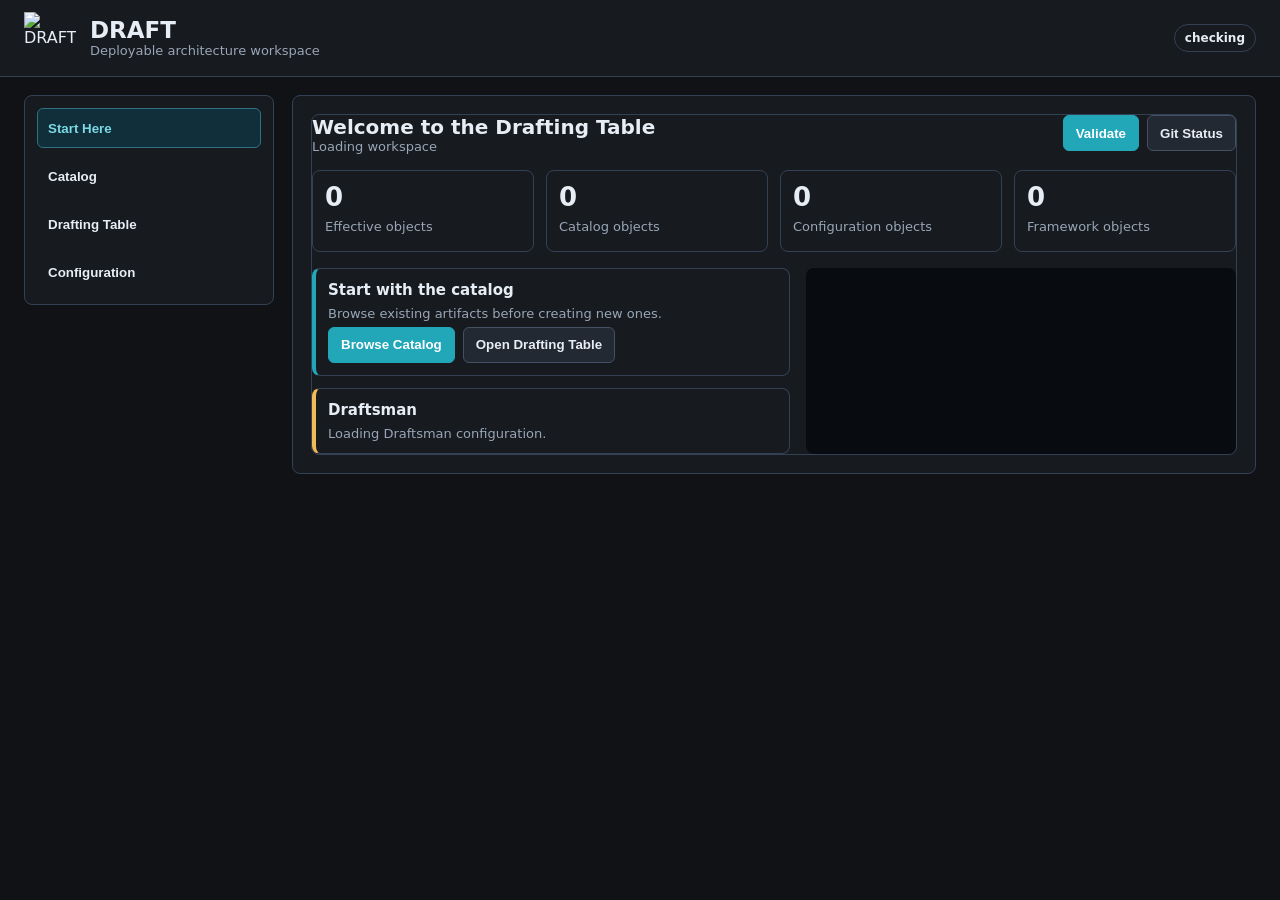
==== commit 0a6469fb: "Add embedded Draftsman ChatGPT sign-in" ====
--- a/app/ui/index.html
+++ b/app/ui/index.html
@@ -6,21 +6,22 @@
     <title>DRAFT App</title>
     <style>
       :root {
-        color-scheme: light;
-        --border: #d7dde8;
-        --border-strong: #b8c2d1;
-        --ink: #111827;
-        --muted: #5c6675;
-        --page: #f5f7fa;
-        --panel: #ffffff;
-        --primary: #0f6f9f;
-        --primary-dark: #0a557a;
-        --success: #197a4a;
-        --warning: #9a5b08;
-        --danger: #b42318;
-        --soft-blue: #e8f4fb;
-        --soft-green: #eaf6ef;
-        --soft-gold: #fff6df;
+        color-scheme: dark;
+        --border: #334155;
+        --border-strong: #526171;
+        --ink: #e7edf4;
+        --muted: #98a6b7;
+        --page: #101215;
+        --panel: #171a1f;
+        --panel-raised: #1f242b;
+        --primary: #22a7b8;
+        --primary-dark: #7bd8e4;
+        --success: #73d18b;
+        --warning: #f1ba55;
+        --danger: #f97066;
+        --soft-blue: #102f3a;
+        --soft-green: #132f22;
+        --soft-gold: #372a10;
       }
       * {
         box-sizing: border-box;
@@ -85,12 +86,12 @@
       }
       .status-pill.ok {
         background: var(--soft-green);
-        border-color: #b9dbc7;
+        border-color: #2d6f46;
         color: var(--success);
       }
       .status-pill.warn {
         background: var(--soft-gold);
-        border-color: #ecd08a;
+        border-color: #8b6b24;
         color: var(--warning);
       }
       .shell {
@@ -119,7 +120,7 @@
         background: transparent;
         border: 1px solid transparent;
         border-radius: 6px;
-        color: #253142;
+        color: var(--ink);
         cursor: pointer;
         display: flex;
         font-weight: 700;
@@ -131,7 +132,7 @@
       }
       .nav-button.active {
         background: var(--soft-blue);
-        border-color: #b8d8e8;
+        border-color: #2e7182;
         color: var(--primary-dark);
       }
       .nav-button:hover {
@@ -188,15 +189,15 @@
         grid-template-columns: repeat(2, minmax(0, 1fr));
       }
       label {
-        color: #263241;
+        color: var(--ink);
         display: block;
         font-size: 12px;
         font-weight: 750;
         margin-bottom: 6px;
       }
       input, select, textarea {
-        background: #ffffff;
-        border: 1px solid #c6cfdc;
+        background: #0f1318;
+        border: 1px solid #445063;
         border-radius: 6px;
         color: var(--ink);
         font: inherit;
@@ -220,9 +221,9 @@
         padding: 8px 12px;
       }
       button.secondary {
-        background: #ffffff;
-        border-color: #c6cfdc;
-        color: #1f2937;
+        background: #232932;
+        border-color: #445063;
+        color: var(--ink);
       }
       button.ghost {
         background: transparent;
@@ -266,14 +267,14 @@
         width: 100%;
       }
       th, td {
-        border-bottom: 1px solid #e8ecf2;
+        border-bottom: 1px solid #27313d;
         padding: 9px;
         text-align: left;
         vertical-align: top;
       }
       th {
-        background: #f9fafc;
-        color: #4d5a69;
+        background: #1c222a;
+        color: #b3becb;
         font-size: 12px;
         font-weight: 800;
         position: sticky;
@@ -284,7 +285,7 @@
         cursor: pointer;
       }
       tr.selectable:hover {
-        background: #f5f9fc;
+        background: #1d2b33;
       }
       tr.selected {
         background: var(--soft-blue);
@@ -312,7 +313,7 @@
         overflow-wrap: anywhere;
       }
       pre {
-        background: #101827;
+        background: #080b10;
         border-radius: 8px;
         color: #e5e7eb;
         margin: 0;
@@ -336,8 +337,25 @@
         margin-top: 8px;
         padding-top: 12px;
       }
+      .field-stack {
+        display: grid;
+        gap: 10px;
+      }
+      .provider-panel {
+        background: var(--panel-raised);
+        border: 1px solid var(--border);
+        border-radius: 8px;
+        display: grid;
+        gap: 10px;
+        padding: 12px;
+      }
+      .provider-grid {
+        display: grid;
+        gap: 10px;
+        grid-template-columns: repeat(2, minmax(0, 1fr));
+      }
       @media (max-width: 1050px) {
-        .shell, .split, .config-grid, .summary-grid {
+        .shell, .split, .config-grid, .summary-grid, .provider-grid {
           grid-template-columns: 1fr;
         }
         nav {
@@ -532,6 +550,65 @@
                 <h3>Draftsman Mode</h3>
                 <p class="muted">Loading.</p>
               </div>
+              <div class="notice field-stack" id="openai-draftsman-setup">
+                <h3>AI Draftsman Setup</h3>
+                <div class="provider-grid">
+                  <div>
+                    <label for="draftsman-mode-select">Mode</label>
+                    <select id="draftsman-mode-select">
+                      <option value="external">External Agent</option>
+                      <option value="embedded">Embedded ChatGPT Sign-In</option>
+                      <option value="disabled">Disabled</option>
+                    </select>
+                  </div>
+                  <div>
+                    <label for="openai-provider">Provider</label>
+                    <select id="openai-provider">
+                      <option value="openai">OpenAI</option>
+                    </select>
+                  </div>
+                </div>
+                <div class="provider-panel">
+                  <div class="provider-grid">
+                    <div>
+                      <label for="openai-model">OpenAI Model</label>
+                      <input id="openai-model" placeholder="gpt-5.5" />
+                    </div>
+                    <div>
+                      <label for="openai-redirect-uri">Local OAuth Callback</label>
+                      <input id="openai-redirect-uri" readonly />
+                    </div>
+                    <div>
+                      <label for="openai-client-id-ref">OAuth Client ID</label>
+                      <input id="openai-client-id-ref" readonly />
+                    </div>
+                    <div>
+                      <label for="openai-token-store">Token Store</label>
+                      <input id="openai-token-store" readonly />
+                    </div>
+                    <div>
+                      <label for="openai-account">Signed-In Account</label>
+                      <input id="openai-account" readonly />
+                    </div>
+                    <div>
+                      <label for="openai-plan">Plan</label>
+                      <input id="openai-plan" readonly />
+                    </div>
+                    <div style="display: none;">
+                      <label for="openai-client-secret-ref">Unused Secret Ref</label>
+                      <input id="openai-client-secret-ref" />
+                    </div>
+                  </div>
+                  <div class="actions">
+                    <button id="use-openai-oauth">Sign In with ChatGPT</button>
+                    <button id="save-draftsman-setup" class="secondary">Save Setup</button>
+                    <button id="import-codex-auth" class="secondary">Use Existing Codex Login</button>
+                    <button id="check-openai-oauth" class="secondary">Check Sign-In</button>
+                    <button id="logout-openai-oauth" class="secondary">Sign Out</button>
+                  </div>
+                  <p class="muted">Each user signs in separately. Tokens are stored under that user's home directory and never in the workspace repo.</p>
+                </div>
+              </div>
               <div>
                 <label for="message">Commit Message</label>
                 <input id="message" value="Update DRAFT workspace" />
@@ -566,6 +643,15 @@
       const typeFilter = document.getElementById('type-filter');
       const layerFilter = document.getElementById('layer-filter');
       const catalogSearch = document.getElementById('catalog-search');
+      const draftsmanModeSelect = document.getElementById('draftsman-mode-select');
+      const openaiProvider = document.getElementById('openai-provider');
+      const openaiModel = document.getElementById('openai-model');
+      const openaiRedirectUri = document.getElementById('openai-redirect-uri');
+      const openaiClientIdRef = document.getElementById('openai-client-id-ref');
+      const openaiClientSecretRef = document.getElementById('openai-client-secret-ref');
+      const openaiTokenStore = document.getElementById('openai-token-store');
+      const openaiAccount = document.getElementById('openai-account');
+      const openaiPlan = document.getElementById('openai-plan');
 
       function escapeHtml(value) {
         return String(value ?? '').replace(/[&<>"']/g, character => ({
@@ -588,6 +674,48 @@
 
       function show(target, data) {
         document.getElementById(target).textContent = typeof data === 'string' ? data : JSON.stringify(data, null, 2);
+      }
+
+      function deepMerge(base, patch) {
+        if (base && patch && typeof base === 'object' && typeof patch === 'object' && !Array.isArray(base) && !Array.isArray(patch)) {
+          return Object.fromEntries(Array.from(new Set([...Object.keys(base), ...Object.keys(patch)])).map(key => [
+            key,
+            key in patch ? deepMerge(base[key], patch[key]) : base[key]
+          ]));
+        }
+        return patch === undefined ? base : patch;
+      }
+
+      function defaultDraftsmanConfig() {
+        return {
+          mode: 'external',
+          external: {
+            enabled: true,
+            description: 'Use an external AI agent with AGENTS.md, AI_INDEX.md, and the DRAFT App API.',
+            entrypoints: ['AGENTS.md', 'AI_INDEX.md', 'framework/docs/draftsman.md', 'app/api']
+          },
+          embedded: {
+            enabled: false,
+            provider: 'openai',
+            model: 'gpt-5.5',
+            auth: {
+              type: 'oauth',
+              clientId: 'app_EMoamEEZ73f0CkXaXp7hrann',
+              redirectUri: 'http://localhost:1455/auth/callback',
+              tokenStorage: 'user-local',
+              apiKeysAllowed: false
+            }
+          },
+          security: {
+            storeSecretsInWorkspace: false,
+            sendGitCredentialsToModel: false,
+            writeRequiresAppValidation: true
+          }
+        };
+      }
+
+      function normalizedDraftsmanConfig(value) {
+        return deepMerge(defaultDraftsmanConfig(), value || {});
       }
 
       async function requestJson(url, options = {}, output = 'config-output') {
@@ -626,16 +754,59 @@
       function renderDraftsmanStatus() {
         const status = state.draftsman?.status;
         const mode = status?.mode || 'external';
-        const available = status?.embeddedDraftsmanAvailable ? 'Embedded Draftsman ready' : 'External Draftsman mode';
+        const available = mode === 'embedded'
+          ? (status?.embeddedDraftsmanAvailable ? 'Embedded Draftsman ready' : 'ChatGPT sign-in required')
+          : (mode === 'disabled' ? 'Draftsman disabled' : 'External Draftsman mode');
         const issues = (status?.issues || []).map(item => `<div>${escapeHtml(item)}</div>`).join('');
+        const account = status?.auth?.email || status?.auth?.accountId || 'not signed in';
         const body = `
           <h3>Draftsman</h3>
           <p class="muted">${escapeHtml(available)}</p>
-          <p class="muted">Mode: ${escapeHtml(mode)}; provider: ${escapeHtml(status?.embeddedProvider || 'openai')}; auth: ${escapeHtml(status?.embeddedAuth || 'oauth')}.</p>
+          <p class="muted">Mode: ${escapeHtml(mode)}; provider: ${escapeHtml(status?.embeddedProvider || 'openai')}; account: ${escapeHtml(account)}.</p>
           ${issues ? `<div class="muted">${issues}</div>` : ''}
         `;
         document.getElementById('draftsman-mode').innerHTML = body;
         document.getElementById('config-draftsman').innerHTML = body;
+      }
+
+      function renderDraftsmanControls() {
+        const draftConfig = normalizedDraftsmanConfig(state.draftsman?.config);
+        draftsmanModeSelect.value = draftConfig.mode || 'external';
+        openaiProvider.value = draftConfig.embedded?.provider || 'openai';
+        openaiModel.value = draftConfig.embedded?.model || '';
+        openaiRedirectUri.value = draftConfig.embedded?.auth?.redirectUri || 'http://localhost:1455/auth/callback';
+        openaiClientIdRef.value = draftConfig.embedded?.auth?.clientId || 'app_EMoamEEZ73f0CkXaXp7hrann';
+        openaiClientSecretRef.value = '';
+        openaiTokenStore.value = state.draftsman?.status?.auth?.tokenStore || '';
+        openaiAccount.value = state.draftsman?.status?.auth?.email || state.draftsman?.status?.auth?.accountId || 'Not signed in';
+        openaiPlan.value = state.draftsman?.status?.auth?.planType || '';
+      }
+
+      function draftsmanConfigFromControls() {
+        const mode = draftsmanModeSelect.value || 'external';
+        return normalizedDraftsmanConfig({
+          mode,
+          external: {
+            enabled: mode !== 'disabled'
+          },
+          embedded: {
+            enabled: mode === 'embedded',
+            provider: openaiProvider.value || 'openai',
+            model: openaiModel.value.trim(),
+            auth: {
+              type: 'oauth',
+              clientId: openaiClientIdRef.value.trim() || 'app_EMoamEEZ73f0CkXaXp7hrann',
+              redirectUri: openaiRedirectUri.value.trim() || 'http://localhost:1455/auth/callback',
+              tokenStorage: 'user-local',
+              apiKeysAllowed: false
+            }
+          },
+          security: {
+            storeSecretsInWorkspace: false,
+            sendGitCredentialsToModel: false,
+            writeRequiresAppValidation: true
+          }
+        });
       }
 
       function populateFilters() {
@@ -722,6 +893,7 @@
         const data = await requestJson(`/api/draftsman/config${workspaceQuery()}`, {}, 'config-output');
         state.draftsman = data;
         renderDraftsmanStatus();
+        renderDraftsmanControls();
       }
 
       async function initializeWorkspace() {
@@ -747,6 +919,66 @@
         await loadDraftsman();
       }
 
+      async function saveDraftsmanSetup() {
+        const data = await requestJson('/api/draftsman/config', {
+          method: 'PUT',
+          headers: {'Content-Type': 'application/json'},
+          body: JSON.stringify({workspace: workspaceValue(), config: draftsmanConfigFromControls()})
+        }, 'config-output');
+        if (data.config) {
+          state.draftsman = data;
+        }
+        await loadConfig();
+        await loadDraftsman();
+      }
+
+      async function useOpenAiOauth() {
+        const signInWindow = window.open('about:blank', '_blank');
+        draftsmanModeSelect.value = 'embedded';
+        await saveDraftsmanSetup();
+        const data = await requestJson(`/api/draftsman/oauth/openai/start${workspaceQuery()}`, {}, 'config-output');
+        if (data.authUrl) {
+          if (signInWindow) {
+            signInWindow.location = data.authUrl;
+          } else {
+            window.location.href = data.authUrl;
+          }
+          show('config-output', {
+            ok: true,
+            message: 'Continue sign-in in the browser window. Return here and click Check Sign-In when complete.',
+            callbackListener: data.callbackListener,
+            tokenStore: data.tokenStore
+          });
+        } else if (signInWindow) {
+          signInWindow.close();
+        }
+      }
+
+      async function checkOpenAiOauth() {
+        await requestJson(`/api/draftsman/oauth/openai/status${workspaceQuery()}`, {}, 'config-output');
+        await loadDraftsman();
+      }
+
+      async function importCodexAuth() {
+        await requestJson('/api/draftsman/oauth/openai/import-codex', {
+          method: 'POST',
+          headers: {'Content-Type': 'application/json'},
+          body: JSON.stringify({workspace: workspaceValue()})
+        }, 'config-output');
+        draftsmanModeSelect.value = 'embedded';
+        await saveDraftsmanSetup();
+        await loadDraftsman();
+      }
+
+      async function logoutOpenAiOauth() {
+        await requestJson('/api/draftsman/oauth/openai/logout', {
+          method: 'POST',
+          headers: {'Content-Type': 'application/json'},
+          body: JSON.stringify({workspace: workspaceValue()})
+        }, 'config-output');
+        await loadDraftsman();
+      }
+
       async function validateWorkspace(output = 'config-output') {
         const data = await requestJson('/api/workspace/validate', {
           method: 'POST',
@@ -839,6 +1071,11 @@
       document.getElementById('load').addEventListener('click', refreshAll);
       document.getElementById('load-config').addEventListener('click', loadConfig);
       document.getElementById('save-config').addEventListener('click', saveConfig);
+      document.getElementById('use-openai-oauth').addEventListener('click', useOpenAiOauth);
+      document.getElementById('save-draftsman-setup').addEventListener('click', saveDraftsmanSetup);
+      document.getElementById('import-codex-auth').addEventListener('click', importCodexAuth);
+      document.getElementById('check-openai-oauth').addEventListener('click', checkOpenAiOauth);
+      document.getElementById('logout-openai-oauth').addEventListener('click', logoutOpenAiOauth);
       document.getElementById('validate').addEventListener('click', () => validateWorkspace('config-output'));
       document.getElementById('start-validate').addEventListener('click', () => validateWorkspace('start-output'));
       document.getElementById('status').addEventListener('click', () => gitStatus('config-output'));
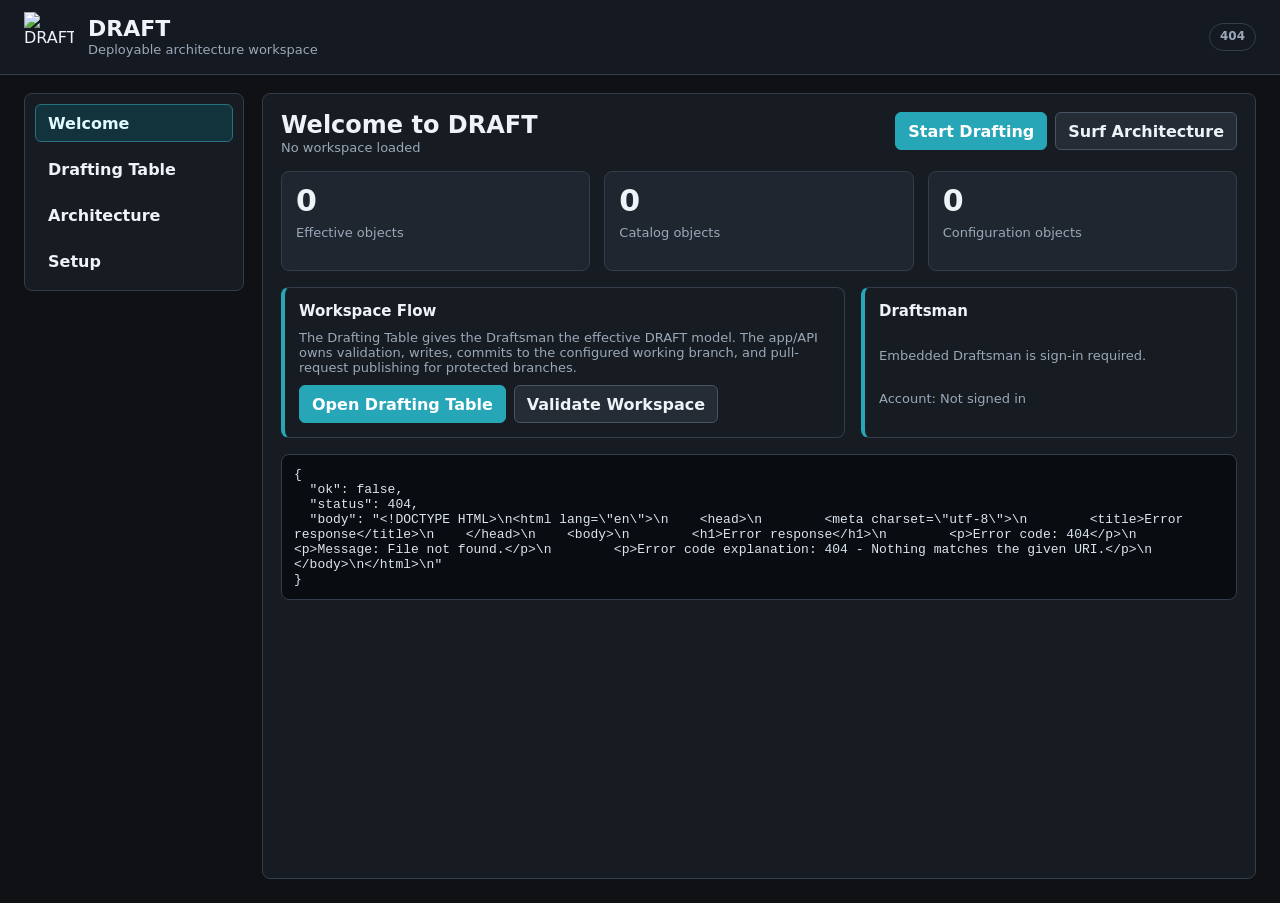
==== commit c547855e: "Revise DRAFT install and app onboarding" ====
--- a/app/ui/index.html
+++ b/app/ui/index.html
@@ -7,39 +7,36 @@
     <style>
       :root {
         color-scheme: dark;
-        --border: #334155;
-        --border-strong: #526171;
-        --ink: #e7edf4;
-        --muted: #98a6b7;
-        --page: #101215;
-        --panel: #171a1f;
-        --panel-raised: #1f242b;
-        --primary: #22a7b8;
-        --primary-dark: #7bd8e4;
-        --success: #73d18b;
-        --warning: #f1ba55;
+        --page: #0f1115;
+        --panel: #171b22;
+        --panel-raised: #202630;
+        --border: #333d4b;
+        --border-strong: #536174;
+        --ink: #eef3f8;
+        --muted: #9aa8b8;
+        --primary: #27a6b7;
+        --primary-ink: #dffbff;
+        --success: #78d28b;
+        --warning: #e8b64f;
         --danger: #f97066;
-        --soft-blue: #102f3a;
-        --soft-green: #132f22;
-        --soft-gold: #372a10;
       }
       * {
         box-sizing: border-box;
       }
       body {
-        margin: 0;
         background: var(--page);
         color: var(--ink);
         font-family: Inter, ui-sans-serif, system-ui, -apple-system, BlinkMacSystemFont, "Segoe UI", sans-serif;
+        margin: 0;
       }
       header {
         align-items: center;
-        background: var(--panel);
+        background: #151922;
         border-bottom: 1px solid var(--border);
         display: flex;
         gap: 18px;
         justify-content: space-between;
-        min-height: 74px;
+        min-height: 72px;
         padding: 12px 24px;
       }
       .brand {
@@ -49,21 +46,20 @@
         min-width: 0;
       }
       .brand img {
-        display: block;
-        height: 52px;
+        height: 50px;
         object-fit: contain;
-        width: 52px;
+        width: 50px;
       }
       h1, h2, h3, p {
         margin: 0;
       }
       h1 {
-        font-size: 23px;
+        font-size: 22px;
         line-height: 1.1;
       }
       h2 {
-        font-size: 20px;
-        line-height: 1.2;
+        font-size: 24px;
+        line-height: 1.15;
       }
       h3 {
         font-size: 15px;
@@ -73,34 +69,13 @@
         color: var(--muted);
         font-size: 13px;
       }
-      .status-pill {
-        align-items: center;
-        border: 1px solid var(--border);
-        border-radius: 999px;
-        display: inline-flex;
-        font-size: 12px;
-        font-weight: 700;
-        gap: 6px;
-        min-height: 28px;
-        padding: 5px 10px;
-      }
-      .status-pill.ok {
-        background: var(--soft-green);
-        border-color: #2d6f46;
-        color: var(--success);
-      }
-      .status-pill.warn {
-        background: var(--soft-gold);
-        border-color: #8b6b24;
-        color: var(--warning);
-      }
       .shell {
         display: grid;
         gap: 18px;
-        grid-template-columns: 250px minmax(0, 1fr);
+        grid-template-columns: 220px minmax(0, 1fr);
         padding: 18px 24px 24px;
       }
-      nav, main, aside, section {
+      nav, main, .panel, .notice {
         background: var(--panel);
         border: 1px solid var(--border);
         border-radius: 8px;
@@ -109,106 +84,15 @@
         align-self: start;
         display: grid;
         gap: 8px;
-        padding: 12px;
+        padding: 10px;
       }
       main {
+        min-height: calc(100vh - 114px);
         min-width: 0;
         padding: 18px;
       }
-      .nav-button {
-        align-items: center;
-        background: transparent;
-        border: 1px solid transparent;
-        border-radius: 6px;
-        color: var(--ink);
-        cursor: pointer;
-        display: flex;
-        font-weight: 700;
-        justify-content: space-between;
-        min-height: 40px;
-        padding: 8px 10px;
-        text-align: left;
-        width: 100%;
-      }
-      .nav-button.active {
-        background: var(--soft-blue);
-        border-color: #2e7182;
-        color: var(--primary-dark);
-      }
-      .nav-button:hover {
-        border-color: var(--border-strong);
-      }
-      .tab-panel {
-        display: none;
-      }
-      .tab-panel.active {
-        display: grid;
-        gap: 16px;
-      }
-      .headline {
-        align-items: start;
-        display: flex;
-        gap: 16px;
-        justify-content: space-between;
-      }
-      .headline-actions {
-        display: flex;
-        flex-wrap: wrap;
-        gap: 8px;
-        justify-content: flex-end;
-      }
-      .summary-grid {
-        display: grid;
-        gap: 12px;
-        grid-template-columns: repeat(4, minmax(130px, 1fr));
-      }
-      .metric {
-        border: 1px solid var(--border);
-        border-radius: 8px;
-        min-height: 82px;
-        padding: 12px;
-      }
-      .metric strong {
-        display: block;
-        font-size: 26px;
-        line-height: 1.1;
-        margin-bottom: 4px;
-      }
-      .split {
-        display: grid;
-        gap: 16px;
-        grid-template-columns: minmax(0, 1fr) minmax(300px, 430px);
-      }
-      .work-area {
-        display: grid;
-        gap: 12px;
-      }
-      .inline-fields {
-        display: grid;
-        gap: 10px;
-        grid-template-columns: repeat(2, minmax(0, 1fr));
-      }
-      label {
-        color: var(--ink);
-        display: block;
-        font-size: 12px;
-        font-weight: 750;
-        margin-bottom: 6px;
-      }
-      input, select, textarea {
-        background: #0f1318;
-        border: 1px solid #445063;
-        border-radius: 6px;
-        color: var(--ink);
+      button, input, select, textarea {
         font: inherit;
-        font-size: 14px;
-        min-height: 36px;
-        padding: 8px 10px;
-        width: 100%;
-      }
-      textarea {
-        min-height: 132px;
-        resize: vertical;
       }
       button {
         background: var(--primary);
@@ -217,152 +101,169 @@
         color: #ffffff;
         cursor: pointer;
         font-weight: 750;
-        min-height: 36px;
+        min-height: 38px;
         padding: 8px 12px;
       }
       button.secondary {
-        background: #232932;
-        border-color: #445063;
+        background: #252c36;
+        border-color: #465466;
         color: var(--ink);
       }
       button.ghost {
         background: transparent;
         border-color: transparent;
-        color: var(--primary-dark);
+        color: var(--primary-ink);
       }
       button:disabled {
         cursor: not-allowed;
         opacity: .55;
+      }
+      .nav-button {
+        align-items: center;
+        background: transparent;
+        border: 1px solid transparent;
+        color: var(--ink);
+        display: flex;
+        justify-content: space-between;
+        text-align: left;
+        width: 100%;
+      }
+      .nav-button.active {
+        background: #12323c;
+        border-color: #2a7180;
+        color: var(--primary-ink);
+      }
+      input, select, textarea {
+        background: #0f1319;
+        border: 1px solid #465466;
+        border-radius: 6px;
+        color: var(--ink);
+        min-height: 38px;
+        padding: 8px 10px;
+        width: 100%;
+      }
+      textarea {
+        min-height: 220px;
+        resize: vertical;
+      }
+      label {
+        color: var(--ink);
+        display: block;
+        font-size: 12px;
+        font-weight: 800;
+        margin-bottom: 6px;
+      }
+      pre {
+        background: #090c11;
+        border: 1px solid var(--border);
+        border-radius: 8px;
+        color: #dbe5ef;
+        margin: 0;
+        max-height: 420px;
+        overflow: auto;
+        padding: 12px;
+        white-space: pre-wrap;
+        word-break: break-word;
+      }
+      .status-pill {
+        border: 1px solid var(--border);
+        border-radius: 999px;
+        color: var(--muted);
+        display: inline-flex;
+        font-size: 12px;
+        font-weight: 800;
+        min-height: 28px;
+        padding: 5px 10px;
+      }
+      .status-pill.ok {
+        background: #132d21;
+        border-color: #2f7c48;
+        color: var(--success);
+      }
+      .tab-panel {
+        display: none;
+      }
+      .tab-panel.active {
+        display: grid;
+        gap: 16px;
+      }
+      .headline {
+        align-items: start;
+        display: flex;
+        gap: 16px;
+        justify-content: space-between;
       }
       .actions {
         display: flex;
         flex-wrap: wrap;
         gap: 8px;
       }
+      .grid {
+        display: grid;
+        gap: 14px;
+      }
+      .welcome-grid {
+        display: grid;
+        gap: 14px;
+        grid-template-columns: repeat(3, minmax(0, 1fr));
+      }
+      .split {
+        display: grid;
+        gap: 16px;
+        grid-template-columns: minmax(0, 1.2fr) minmax(320px, .8fr);
+      }
+      .panel, .notice {
+        display: grid;
+        gap: 10px;
+        padding: 14px;
+      }
       .notice {
-        border: 1px solid var(--border);
         border-left: 4px solid var(--primary);
-        border-radius: 8px;
-        display: grid;
-        gap: 6px;
-        padding: 12px;
-      }
-      .notice.warning {
-        border-left-color: var(--warning);
-      }
-      .catalog-tools {
-        display: grid;
-        gap: 10px;
-        grid-template-columns: minmax(220px, 1fr) 180px 160px;
-      }
-      .table-wrap {
-        border: 1px solid var(--border);
-        border-radius: 8px;
-        max-height: 520px;
-        overflow: auto;
-      }
-      table {
-        border-collapse: collapse;
-        font-size: 14px;
-        width: 100%;
-      }
-      th, td {
-        border-bottom: 1px solid #27313d;
-        padding: 9px;
-        text-align: left;
-        vertical-align: top;
-      }
-      th {
-        background: #1c222a;
-        color: #b3becb;
-        font-size: 12px;
-        font-weight: 800;
-        position: sticky;
-        text-transform: uppercase;
-        top: 0;
-      }
-      tr.selectable {
-        cursor: pointer;
-      }
-      tr.selectable:hover {
-        background: #1d2b33;
-      }
-      tr.selected {
-        background: var(--soft-blue);
-      }
-      .detail {
-        border: 1px solid var(--border);
-        border-radius: 8px;
-        min-height: 180px;
-        padding: 12px;
-      }
-      .detail dl {
-        display: grid;
-        gap: 8px;
-        grid-template-columns: 92px minmax(0, 1fr);
-        margin: 0;
-      }
-      .detail dt {
-        color: var(--muted);
-        font-size: 12px;
-        font-weight: 750;
-        text-transform: uppercase;
-      }
-      .detail dd {
-        margin: 0;
-        overflow-wrap: anywhere;
-      }
-      pre {
-        background: #080b10;
-        border-radius: 8px;
-        color: #e5e7eb;
-        margin: 0;
-        max-height: 360px;
-        overflow: auto;
-        padding: 12px;
-        white-space: pre-wrap;
-        word-break: break-word;
-      }
-      .config-grid {
-        display: grid;
-        gap: 16px;
-        grid-template-columns: minmax(0, 1fr) minmax(320px, 420px);
-      }
-      .workspace-bar {
-        align-items: end;
-        border-top: 1px solid var(--border);
-        display: grid;
-        gap: 10px;
-        grid-template-columns: minmax(260px, 1fr) auto;
-        margin-top: 8px;
-        padding-top: 12px;
-      }
-      .field-stack {
-        display: grid;
-        gap: 10px;
-      }
-      .provider-panel {
+      }
+      .metric {
         background: var(--panel-raised);
         border: 1px solid var(--border);
         border-radius: 8px;
-        display: grid;
-        gap: 10px;
-        padding: 12px;
-      }
-      .provider-grid {
+        min-height: 100px;
+        padding: 14px;
+      }
+      .metric strong {
+        display: block;
+        font-size: 30px;
+        line-height: 1;
+        margin-bottom: 6px;
+      }
+      .form-grid {
         display: grid;
         gap: 10px;
         grid-template-columns: repeat(2, minmax(0, 1fr));
       }
+      .browser-frame {
+        background: #ffffff;
+        border: 1px solid var(--border);
+        border-radius: 8px;
+        height: calc(100vh - 220px);
+        min-height: 620px;
+        overflow: hidden;
+        width: 100%;
+      }
+      .browser-frame iframe {
+        border: 0;
+        height: 100%;
+        width: 100%;
+      }
+      .upload-list {
+        color: var(--muted);
+        display: grid;
+        font-size: 12px;
+        gap: 4px;
+      }
       @media (max-width: 1050px) {
-        .shell, .split, .config-grid, .summary-grid, .provider-grid {
+        .shell, .split, .welcome-grid, .form-grid {
           grid-template-columns: 1fr;
         }
         nav {
           grid-template-columns: repeat(2, minmax(0, 1fr));
-        }
-        .catalog-tools, .workspace-bar, .inline-fields {
-          grid-template-columns: 1fr;
         }
       }
     </style>
@@ -381,26 +282,26 @@
 
     <div class="shell">
       <nav aria-label="Primary">
-        <button class="nav-button active" data-tab="start">Start Here</button>
-        <button class="nav-button" data-tab="catalog">Catalog</button>
+        <button class="nav-button active" data-tab="welcome">Welcome</button>
         <button class="nav-button" data-tab="drafting">Drafting Table</button>
-        <button class="nav-button" data-tab="config">Configuration</button>
+        <button class="nav-button" data-tab="architecture">Architecture</button>
+        <button class="nav-button" data-tab="setup">Setup</button>
       </nav>
 
       <main>
-        <section class="tab-panel active" id="tab-start">
+        <section class="tab-panel active" id="tab-welcome">
           <div class="headline">
             <div>
-              <h2>Welcome to the Drafting Table</h2>
+              <h2>Welcome to DRAFT</h2>
               <p class="muted" id="workspace-label">Loading workspace</p>
             </div>
-            <div class="headline-actions">
-              <button id="start-validate">Validate</button>
-              <button id="start-status" class="secondary">Git Status</button>
-            </div>
-          </div>
-
-          <div class="summary-grid">
+            <div class="actions">
+              <button data-go="drafting">Start Drafting</button>
+              <button data-go="architecture" class="secondary">Surf Architecture</button>
+            </div>
+          </div>
+
+          <div class="welcome-grid">
             <div class="metric">
               <strong id="metric-total">0</strong>
               <span class="muted">Effective objects</span>
@@ -413,216 +314,136 @@
               <strong id="metric-config">0</strong>
               <span class="muted">Configuration objects</span>
             </div>
-            <div class="metric">
-              <strong id="metric-framework">0</strong>
-              <span class="muted">Framework objects</span>
-            </div>
           </div>
 
           <div class="split">
-            <div class="work-area">
-              <div class="notice">
-                <h3>Start with the catalog</h3>
-                <p class="muted">Browse existing artifacts before creating new ones.</p>
-                <div class="actions">
-                  <button data-go="catalog">Browse Catalog</button>
-                  <button data-go="drafting" class="secondary">Open Drafting Table</button>
-                </div>
+            <div class="notice">
+              <h3>Workspace Flow</h3>
+              <p class="muted">The Drafting Table gives the Draftsman the effective DRAFT model. The app/API owns validation, writes, commits to the configured working branch, and pull-request publishing for protected branches.</p>
+              <div class="actions">
+                <button data-go="drafting">Open Drafting Table</button>
+                <button id="welcome-validate" class="secondary">Validate Workspace</button>
               </div>
-              <div class="notice warning" id="draftsman-mode">
-                <h3>Draftsman</h3>
-                <p class="muted">Loading Draftsman configuration.</p>
-              </div>
-            </div>
-            <pre id="start-output"></pre>
-          </div>
-        </section>
-
-        <section class="tab-panel" id="tab-catalog">
-          <div class="headline">
-            <div>
-              <h2>Catalog</h2>
-              <p class="muted">Read-only browsing for the current effective model.</p>
-            </div>
-            <div class="headline-actions">
-              <button id="reload-catalog" class="secondary">Reload</button>
-            </div>
-          </div>
-
-          <div class="catalog-tools">
-            <input id="catalog-search" placeholder="Search ID, name, type, source" />
-            <select id="type-filter">
-              <option value="">All types</option>
-            </select>
-            <select id="layer-filter">
-              <option value="">All layers</option>
-              <option value="catalog">Catalog</option>
-              <option value="configuration">Configuration</option>
-              <option value="framework">Framework</option>
-            </select>
-          </div>
-
-          <div class="split">
-            <div class="table-wrap">
-              <table>
-                <thead>
-                  <tr><th>ID</th><th>Name</th><th>Type</th><th>Layer</th></tr>
-                </thead>
-                <tbody id="objects"></tbody>
-              </table>
-            </div>
-            <div class="detail" id="object-detail">
-              <h3>No object selected</h3>
-              <p class="muted">Select a row to inspect an artifact.</p>
-            </div>
-          </div>
+            </div>
+            <div class="notice" id="draftsman-status">
+              <h3>Draftsman</h3>
+              <p class="muted">Loading sign-in state.</p>
+            </div>
+          </div>
+          <pre id="welcome-output"></pre>
         </section>
 
         <section class="tab-panel" id="tab-drafting">
           <div class="headline">
             <div>
               <h2>Drafting Table</h2>
-              <p class="muted">Create a change request for an existing artifact or a new architecture object.</p>
-            </div>
-            <div class="headline-actions">
-              <button id="engage-draftsman">Engage Draftsman</button>
-              <button id="write-patch" class="secondary">Write Patch</button>
+              <p class="muted">Upload diagrams, paste notes, or describe the architecture change you want DRAFT to model.</p>
+            </div>
+            <div class="actions">
+              <button id="ask-draftsman">Ask Draftsman</button>
+              <button id="draft-validate" class="secondary">Validate</button>
             </div>
           </div>
 
           <div class="split">
-            <div class="work-area">
-              <div class="inline-fields">
+            <div class="grid">
+              <div class="form-grid">
                 <div>
                   <label for="target">Target Object ID</label>
-                  <input id="target" placeholder="Select from catalog or enter an ID" />
+                  <input id="target" placeholder="Optional existing object ID" />
                 </div>
                 <div>
-                  <label for="purpose">Change Purpose</label>
-                  <input id="purpose" value="override" />
+                  <label for="draft-files">Source Material</label>
+                  <input id="draft-files" type="file" multiple accept="image/*,.txt,.md,.markdown,.yaml,.yml,.json,.csv" />
                 </div>
               </div>
+              <div class="upload-list" id="upload-list">No files selected.</div>
               <div>
-                <label for="draft-request">Draft Request</label>
-                <textarea id="draft-request" placeholder="Describe the architecture artifact or change you want to make."></textarea>
+                <label for="draft-request">What do you want to build or change?</label>
+                <textarea id="draft-request" placeholder="Describe the system, product, diagram, requirement, or change. Include what should be reused off the shelf and what constraints or compliance needs matter."></textarea>
               </div>
-              <div>
-                <label for="patch">Patch JSON</label>
-                <textarea id="patch">{
-  "catalogStatus": "draft"
-}</textarea>
-              </div>
             </div>
             <pre id="draft-output"></pre>
           </div>
         </section>
 
-        <section class="tab-panel" id="tab-config">
+        <section class="tab-panel" id="tab-architecture">
           <div class="headline">
             <div>
-              <h2>Configuration</h2>
-              <p class="muted">Workspace settings, Draftsman mode, validation, and publishing.</p>
-            </div>
-            <div class="headline-actions">
-              <button id="save-config">Save Config</button>
-              <button id="load-config" class="secondary">Reload</button>
-            </div>
-          </div>
-
-          <div class="workspace-bar">
+              <h2>Architecture Catalog</h2>
+              <p class="muted">Read-only catalog browsing, using the same generated browser shape as GitHub Pages.</p>
+            </div>
+            <div class="actions">
+              <button id="draft-selected-object">Draft Change</button>
+              <button id="reload-browser" class="secondary">Reload Browser</button>
+            </div>
+          </div>
+          <div class="form-grid">
             <div>
-              <label for="workspace">Workspace Path</label>
-              <input id="workspace" placeholder="/path/to/company-draft-workspace" />
+              <label for="selected-object">Selected Object ID</label>
+              <input id="selected-object" readonly placeholder="Open an object detail in the browser, then draft a change." />
+            </div>
+            <div class="notice">
+              <h3>Browse before drafting</h3>
+              <p class="muted">Select an artifact in the catalog browser, then use Draft Change to continue at the Drafting Table.</p>
+            </div>
+          </div>
+          <div class="browser-frame">
+            <iframe id="browser-frame" title="DRAFT architecture browser"></iframe>
+          </div>
+        </section>
+
+        <section class="tab-panel" id="tab-setup">
+          <div class="headline">
+            <div>
+              <h2>Setup</h2>
+              <p class="muted">Runtime status, Draftsman sign-in, and Git publishing controls.</p>
             </div>
             <div class="actions">
-              <button id="init" class="secondary">Initialize</button>
-              <button id="load" class="secondary">Load</button>
-            </div>
-          </div>
-
-          <div class="config-grid">
-            <div>
-              <label for="config">Workspace Config JSON</label>
-              <textarea id="config"></textarea>
-            </div>
-            <div class="work-area">
-              <div class="notice" id="config-draftsman">
-                <h3>Draftsman Mode</h3>
-                <p class="muted">Loading.</p>
+              <button id="reload-setup" class="secondary">Reload</button>
+            </div>
+          </div>
+
+          <div class="split">
+            <div class="grid">
+              <div>
+                <label for="workspace">Workspace Path</label>
+                <input id="workspace" />
               </div>
-              <div class="notice field-stack" id="openai-draftsman-setup">
-                <h3>AI Draftsman Setup</h3>
-                <div class="provider-grid">
+              <div class="panel">
+                <h3>Draftsman Sign-In</h3>
+                <p class="muted">OpenAI ChatGPT/Codex is available now. Other providers are coming soon.</p>
+                <div class="form-grid">
                   <div>
-                    <label for="draftsman-mode-select">Mode</label>
-                    <select id="draftsman-mode-select">
-                      <option value="external">External Agent</option>
-                      <option value="embedded">Embedded ChatGPT Sign-In</option>
-                      <option value="disabled">Disabled</option>
-                    </select>
+                    <label for="openai-account">Signed-In Account</label>
+                    <input id="openai-account" readonly />
                   </div>
                   <div>
-                    <label for="openai-provider">Provider</label>
-                    <select id="openai-provider">
-                      <option value="openai">OpenAI</option>
-                    </select>
+                    <label for="openai-token-store">Token Store</label>
+                    <input id="openai-token-store" readonly />
                   </div>
                 </div>
-                <div class="provider-panel">
-                  <div class="provider-grid">
-                    <div>
-                      <label for="openai-model">OpenAI Model</label>
-                      <input id="openai-model" placeholder="gpt-5.5" />
-                    </div>
-                    <div>
-                      <label for="openai-redirect-uri">Local OAuth Callback</label>
-                      <input id="openai-redirect-uri" readonly />
-                    </div>
-                    <div>
-                      <label for="openai-client-id-ref">OAuth Client ID</label>
-                      <input id="openai-client-id-ref" readonly />
-                    </div>
-                    <div>
-                      <label for="openai-token-store">Token Store</label>
-                      <input id="openai-token-store" readonly />
-                    </div>
-                    <div>
-                      <label for="openai-account">Signed-In Account</label>
-                      <input id="openai-account" readonly />
-                    </div>
-                    <div>
-                      <label for="openai-plan">Plan</label>
-                      <input id="openai-plan" readonly />
-                    </div>
-                    <div style="display: none;">
-                      <label for="openai-client-secret-ref">Unused Secret Ref</label>
-                      <input id="openai-client-secret-ref" />
-                    </div>
-                  </div>
-                  <div class="actions">
-                    <button id="use-openai-oauth">Sign In with ChatGPT</button>
-                    <button id="save-draftsman-setup" class="secondary">Save Setup</button>
-                    <button id="import-codex-auth" class="secondary">Use Existing Codex Login</button>
-                    <button id="check-openai-oauth" class="secondary">Check Sign-In</button>
-                    <button id="logout-openai-oauth" class="secondary">Sign Out</button>
-                  </div>
-                  <p class="muted">Each user signs in separately. Tokens are stored under that user's home directory and never in the workspace repo.</p>
+                <div class="actions">
+                  <button id="sign-in">Sign In with ChatGPT</button>
+                  <button id="import-codex-auth" class="secondary">Use Existing Codex Login</button>
+                  <button id="check-sign-in" class="secondary">Check Sign-In</button>
+                  <button id="sign-out" class="secondary">Sign Out</button>
                 </div>
               </div>
-              <div>
+              <div class="panel">
+                <h3>Git Workflow</h3>
+                <p class="muted">DRAFT commits app-generated changes to the configured working branch and opens a pull request when publishing to protected branches.</p>
                 <label for="message">Commit Message</label>
                 <input id="message" value="Update DRAFT workspace" />
+                <div class="actions">
+                  <button id="status" class="secondary">Git Status</button>
+                  <button id="commit" class="secondary">Commit</button>
+                  <button id="push" class="secondary">Push</button>
+                  <button id="publish" class="secondary">Publish PR</button>
+                </div>
               </div>
-              <div class="actions">
-                <button id="validate">Validate</button>
-                <button id="status" class="secondary">Git Status</button>
-                <button id="commit" class="secondary">Commit</button>
-                <button id="push" class="secondary">Push</button>
-                <button id="publish" class="secondary">Publish</button>
-                <button id="updates" class="ghost">Framework Check</button>
-              </div>
-              <pre id="config-output"></pre>
-            </div>
+            </div>
+            <pre id="setup-output"></pre>
           </div>
         </section>
       </main>
@@ -631,37 +452,15 @@
     <script>
       const state = {
         model: {objects: [], layers: []},
-        filtered: [],
-        selected: null,
-        draftsman: null
+        draftsman: null,
+        attachments: []
       };
 
       const workspaceInput = document.getElementById('workspace');
-      const config = document.getElementById('config');
-      const objects = document.getElementById('objects');
-      const objectDetail = document.getElementById('object-detail');
-      const typeFilter = document.getElementById('type-filter');
-      const layerFilter = document.getElementById('layer-filter');
-      const catalogSearch = document.getElementById('catalog-search');
-      const draftsmanModeSelect = document.getElementById('draftsman-mode-select');
-      const openaiProvider = document.getElementById('openai-provider');
-      const openaiModel = document.getElementById('openai-model');
-      const openaiRedirectUri = document.getElementById('openai-redirect-uri');
-      const openaiClientIdRef = document.getElementById('openai-client-id-ref');
-      const openaiClientSecretRef = document.getElementById('openai-client-secret-ref');
-      const openaiTokenStore = document.getElementById('openai-token-store');
-      const openaiAccount = document.getElementById('openai-account');
-      const openaiPlan = document.getElementById('openai-plan');
-
-      function escapeHtml(value) {
-        return String(value ?? '').replace(/[&<>"']/g, character => ({
-          '&': '&amp;',
-          '<': '&lt;',
-          '>': '&gt;',
-          '"': '&quot;',
-          "'": '&#39;'
-        }[character]));
-      }
+      const browserFrame = document.getElementById('browser-frame');
+      const draftFiles = document.getElementById('draft-files');
+      const uploadList = document.getElementById('upload-list');
+      const selectedObject = document.getElementById('selected-object');
 
       function workspaceValue() {
         return workspaceInput.value.trim() || null;
@@ -676,56 +475,13 @@
         document.getElementById(target).textContent = typeof data === 'string' ? data : JSON.stringify(data, null, 2);
       }
 
-      function deepMerge(base, patch) {
-        if (base && patch && typeof base === 'object' && typeof patch === 'object' && !Array.isArray(base) && !Array.isArray(patch)) {
-          return Object.fromEntries(Array.from(new Set([...Object.keys(base), ...Object.keys(patch)])).map(key => [
-            key,
-            key in patch ? deepMerge(base[key], patch[key]) : base[key]
-          ]));
-        }
-        return patch === undefined ? base : patch;
-      }
-
-      function defaultDraftsmanConfig() {
-        return {
-          mode: 'external',
-          external: {
-            enabled: true,
-            description: 'Use an external AI agent with AGENTS.md, AI_INDEX.md, and the DRAFT App API.',
-            entrypoints: ['AGENTS.md', 'AI_INDEX.md', 'framework/docs/draftsman.md', 'app/api']
-          },
-          embedded: {
-            enabled: false,
-            provider: 'openai',
-            model: 'gpt-5.5',
-            auth: {
-              type: 'oauth',
-              clientId: 'app_EMoamEEZ73f0CkXaXp7hrann',
-              redirectUri: 'http://localhost:1455/auth/callback',
-              tokenStorage: 'user-local',
-              apiKeysAllowed: false
-            }
-          },
-          security: {
-            storeSecretsInWorkspace: false,
-            sendGitCredentialsToModel: false,
-            writeRequiresAppValidation: true
-          }
-        };
-      }
-
-      function normalizedDraftsmanConfig(value) {
-        return deepMerge(defaultDraftsmanConfig(), value || {});
-      }
-
-      async function requestJson(url, options = {}, output = 'config-output') {
+      async function requestJson(url, options = {}, output = 'setup-output') {
         const response = await fetch(url, options);
-        const data = await response.json();
-        if (!response.ok) {
-          show(output, data);
-          return data;
-        }
-        show(output, data);
+        const contentType = response.headers.get('content-type') || '';
+        const data = contentType.includes('application/json')
+          ? await response.json()
+          : {ok: response.ok, status: response.status, body: await response.text()};
+        show(output, response.ok ? data : data);
         return data;
       }
 
@@ -736,6 +492,9 @@
         document.querySelectorAll('.tab-panel').forEach(panel => {
           panel.classList.toggle('active', panel.id === `tab-${tab}`);
         });
+        if (tab === 'architecture') {
+          loadBrowser();
+        }
       }
 
       function layerCount(name) {
@@ -743,207 +502,165 @@
         return layer ? layer.count : 0;
       }
 
-      function updateMetrics() {
+      function renderMetrics() {
         document.getElementById('metric-total').textContent = (state.model.objects || []).length;
         document.getElementById('metric-catalog').textContent = layerCount('catalog');
         document.getElementById('metric-config').textContent = layerCount('configuration');
-        document.getElementById('metric-framework').textContent = layerCount('framework');
         document.getElementById('workspace-label').textContent = state.model.workspace || 'No workspace loaded';
       }
 
-      function renderDraftsmanStatus() {
-        const status = state.draftsman?.status;
-        const mode = status?.mode || 'external';
-        const available = mode === 'embedded'
-          ? (status?.embeddedDraftsmanAvailable ? 'Embedded Draftsman ready' : 'ChatGPT sign-in required')
-          : (mode === 'disabled' ? 'Draftsman disabled' : 'External Draftsman mode');
-        const issues = (status?.issues || []).map(item => `<div>${escapeHtml(item)}</div>`).join('');
-        const account = status?.auth?.email || status?.auth?.accountId || 'not signed in';
-        const body = `
+      function renderDraftsman() {
+        const status = state.draftsman?.status || {};
+        const account = status.auth?.email || status.auth?.accountId || 'Not signed in';
+        const ready = status.embeddedDraftsmanAvailable ? 'ready' : 'sign-in required';
+        document.getElementById('draftsman-status').innerHTML = `
           <h3>Draftsman</h3>
-          <p class="muted">${escapeHtml(available)}</p>
-          <p class="muted">Mode: ${escapeHtml(mode)}; provider: ${escapeHtml(status?.embeddedProvider || 'openai')}; account: ${escapeHtml(account)}.</p>
-          ${issues ? `<div class="muted">${issues}</div>` : ''}
+          <p class="muted">Embedded Draftsman is ${ready}.</p>
+          <p class="muted">Account: ${account}</p>
         `;
-        document.getElementById('draftsman-mode').innerHTML = body;
-        document.getElementById('config-draftsman').innerHTML = body;
-      }
-
-      function renderDraftsmanControls() {
-        const draftConfig = normalizedDraftsmanConfig(state.draftsman?.config);
-        draftsmanModeSelect.value = draftConfig.mode || 'external';
-        openaiProvider.value = draftConfig.embedded?.provider || 'openai';
-        openaiModel.value = draftConfig.embedded?.model || '';
-        openaiRedirectUri.value = draftConfig.embedded?.auth?.redirectUri || 'http://localhost:1455/auth/callback';
-        openaiClientIdRef.value = draftConfig.embedded?.auth?.clientId || 'app_EMoamEEZ73f0CkXaXp7hrann';
-        openaiClientSecretRef.value = '';
-        openaiTokenStore.value = state.draftsman?.status?.auth?.tokenStore || '';
-        openaiAccount.value = state.draftsman?.status?.auth?.email || state.draftsman?.status?.auth?.accountId || 'Not signed in';
-        openaiPlan.value = state.draftsman?.status?.auth?.planType || '';
-      }
-
-      function draftsmanConfigFromControls() {
-        const mode = draftsmanModeSelect.value || 'external';
-        return normalizedDraftsmanConfig({
-          mode,
-          external: {
-            enabled: mode !== 'disabled'
-          },
-          embedded: {
-            enabled: mode === 'embedded',
-            provider: openaiProvider.value || 'openai',
-            model: openaiModel.value.trim(),
-            auth: {
-              type: 'oauth',
-              clientId: openaiClientIdRef.value.trim() || 'app_EMoamEEZ73f0CkXaXp7hrann',
-              redirectUri: openaiRedirectUri.value.trim() || 'http://localhost:1455/auth/callback',
-              tokenStorage: 'user-local',
-              apiKeysAllowed: false
-            }
-          },
-          security: {
-            storeSecretsInWorkspace: false,
-            sendGitCredentialsToModel: false,
-            writeRequiresAppValidation: true
-          }
-        });
-      }
-
-      function populateFilters() {
-        const current = typeFilter.value;
-        const types = Array.from(new Set((state.model.objects || []).map(item => item.type).filter(Boolean))).sort();
-        typeFilter.innerHTML = '<option value="">All types</option>' + types.map(type => (
-          `<option value="${escapeHtml(type)}">${escapeHtml(type)}</option>`
-        )).join('');
-        typeFilter.value = types.includes(current) ? current : '';
-      }
-
-      function filterObjects() {
-        const query = catalogSearch.value.trim().toLowerCase();
-        const type = typeFilter.value;
-        const layer = layerFilter.value;
-        state.filtered = (state.model.objects || []).filter(item => {
-          const text = [item.id, item.name, item.type, item.layer, item.source].join(' ').toLowerCase();
-          return (!query || text.includes(query)) && (!type || item.type === type) && (!layer || item.layer === layer);
-        });
-        renderCatalog();
-      }
-
-      function renderCatalog() {
-        objects.innerHTML = state.filtered.map(item => `
-          <tr class="selectable ${state.selected?.id === item.id ? 'selected' : ''}" data-id="${escapeHtml(item.id)}">
-            <td>${escapeHtml(item.id)}</td>
-            <td>${escapeHtml(item.name)}</td>
-            <td>${escapeHtml(item.type)}</td>
-            <td>${escapeHtml(item.layer)}</td>
-          </tr>
-        `).join('');
-        objects.querySelectorAll('tr').forEach(row => {
-          row.addEventListener('click', () => selectObject(row.dataset.id));
-        });
-      }
-
-      function selectObject(id) {
-        state.selected = (state.model.objects || []).find(item => item.id === id) || null;
-        if (!state.selected) {
-          return;
-        }
-        document.getElementById('target').value = state.selected.id;
-        objectDetail.innerHTML = `
-          <h3>${escapeHtml(state.selected.name || state.selected.id)}</h3>
-          <dl>
-            <dt>ID</dt><dd>${escapeHtml(state.selected.id)}</dd>
-            <dt>Type</dt><dd>${escapeHtml(state.selected.type)}</dd>
-            <dt>Layer</dt><dd>${escapeHtml(state.selected.layer)}</dd>
-            <dt>Source</dt><dd>${escapeHtml(state.selected.source)}</dd>
-          </dl>
-          <div class="actions" style="margin-top: 12px;">
-            <button data-action="draft-selected">Engage Draftsman</button>
-            <button data-action="copy-json" class="secondary">Show JSON</button>
-          </div>
-        `;
-        objectDetail.querySelector('[data-action="draft-selected"]').addEventListener('click', () => {
-          document.getElementById('draft-request').value = `Update ${state.selected.id}: `;
-          setTab('drafting');
-        });
-        objectDetail.querySelector('[data-action="copy-json"]').addEventListener('click', () => {
-          show('start-output', state.selected);
-          setTab('start');
-        });
-        renderCatalog();
-      }
-
-      async function loadModel() {
-        const data = await requestJson(`/api/workspace/effective-model${workspaceQuery()}`, {}, 'start-output');
-        state.model = data.objects ? data : {objects: [], layers: []};
-        updateMetrics();
-        populateFilters();
-        filterObjects();
-      }
-
-      async function loadConfig() {
-        const data = await requestJson(`/api/workspace/config${workspaceQuery()}`, {}, 'config-output');
+        document.getElementById('openai-account').value = account;
+        document.getElementById('openai-token-store').value = status.auth?.tokenStore || '';
+      }
+
+      async function loadWorkspaceConfig() {
+        const data = await requestJson(`/api/workspace/config${workspaceQuery()}`, {}, 'setup-output');
         if (data.workspace && !workspaceInput.value.trim()) {
           workspaceInput.value = data.workspace;
         }
-        config.value = JSON.stringify(data.config || {}, null, 2);
+      }
+
+      async function loadModel() {
+        const data = await requestJson(`/api/workspace/effective-model${workspaceQuery()}`, {}, 'welcome-output');
+        state.model = data.objects ? data : {objects: [], layers: []};
+        renderMetrics();
       }
 
       async function loadDraftsman() {
-        const data = await requestJson(`/api/draftsman/config${workspaceQuery()}`, {}, 'config-output');
+        const data = await requestJson(`/api/draftsman/config${workspaceQuery()}`, {}, 'setup-output');
         state.draftsman = data;
-        renderDraftsmanStatus();
-        renderDraftsmanControls();
-      }
-
-      async function initializeWorkspace() {
+        renderDraftsman();
+      }
+
+      async function refreshAll() {
+        await loadWorkspaceConfig();
+        await loadModel();
+        await loadDraftsman();
+      }
+
+      function browserUrl() {
+        const params = new URLSearchParams();
         const workspace = workspaceValue();
-        if (!workspace) {
-          show('config-output', {ok: false, error: 'Workspace path is required'});
+        if (workspace) {
+          params.set('workspace', workspace);
+        }
+        params.set('ts', String(Date.now()));
+        return `/api/catalog/browser?${params.toString()}`;
+      }
+
+      function loadBrowser() {
+        browserFrame.src = browserUrl();
+      }
+
+      function selectedBrowserObjectId() {
+        try {
+          const hash = browserFrame.contentWindow.location.hash.replace(/^#/, '');
+          const params = new URLSearchParams(hash);
+          return params.get('view') === 'detail' ? params.get('id') : '';
+        } catch (error) {
+          return '';
+        }
+      }
+
+      function syncSelectedObject() {
+        const objectId = selectedBrowserObjectId();
+        if (objectId) {
+          selectedObject.value = objectId;
+        }
+        return objectId;
+      }
+
+      function draftSelectedObject() {
+        const objectId = syncSelectedObject();
+        if (!objectId) {
+          selectedObject.value = '';
+          show('welcome-output', {ok: false, message: 'Open an object detail in the Architecture browser before drafting a change.'});
           return;
         }
-        await requestJson('/api/workspace/init', {
+        document.getElementById('target').value = objectId;
+        document.getElementById('draft-request').value = `Update ${objectId}: `;
+        setTab('drafting');
+      }
+
+      async function validateWorkspace(output = 'setup-output') {
+        const data = await requestJson('/api/workspace/validate', {
           method: 'POST',
           headers: {'Content-Type': 'application/json'},
-          body: JSON.stringify({workspace})
-        }, 'config-output');
-        await refreshAll();
-      }
-
-      async function saveConfig() {
-        await requestJson('/api/workspace/config', {
+          body: JSON.stringify({workspace: workspaceValue()})
+        }, output);
+        show(output, data.stdout || data.stderr || data);
+      }
+
+      async function gitStatus() {
+        const data = await requestJson(`/api/git/status${workspaceQuery()}`, {}, 'setup-output');
+        show('setup-output', data.stdout || data.stderr || data);
+      }
+
+      async function commitWorkspace() {
+        await requestJson('/api/git/commit', {
+          method: 'POST',
+          headers: {'Content-Type': 'application/json'},
+          body: JSON.stringify({workspace: workspaceValue(), message: document.getElementById('message').value})
+        }, 'setup-output');
+      }
+
+      async function pushWorkspace() {
+        await requestJson('/api/git/push', {
+          method: 'POST',
+          headers: {'Content-Type': 'application/json'},
+          body: JSON.stringify({workspace: workspaceValue()})
+        }, 'setup-output');
+      }
+
+      async function publishWorkspace() {
+        await requestJson('/api/publish', {
+          method: 'POST',
+          headers: {'Content-Type': 'application/json'},
+          body: JSON.stringify({workspace: workspaceValue()})
+        }, 'setup-output');
+      }
+
+      async function signIn() {
+        const signInWindow = window.open('about:blank', '_blank');
+        await requestJson('/api/draftsman/config', {
           method: 'PUT',
           headers: {'Content-Type': 'application/json'},
-          body: JSON.stringify({workspace: workspaceValue(), config: JSON.parse(config.value || '{}')})
-        }, 'config-output');
-        await loadDraftsman();
-      }
-
-      async function saveDraftsmanSetup() {
-        const data = await requestJson('/api/draftsman/config', {
-          method: 'PUT',
-          headers: {'Content-Type': 'application/json'},
-          body: JSON.stringify({workspace: workspaceValue(), config: draftsmanConfigFromControls()})
-        }, 'config-output');
-        if (data.config) {
-          state.draftsman = data;
-        }
-        await loadConfig();
-        await loadDraftsman();
-      }
-
-      async function useOpenAiOauth() {
-        const signInWindow = window.open('about:blank', '_blank');
-        draftsmanModeSelect.value = 'embedded';
-        await saveDraftsmanSetup();
-        const data = await requestJson(`/api/draftsman/oauth/openai/start${workspaceQuery()}`, {}, 'config-output');
+          body: JSON.stringify({
+            workspace: workspaceValue(),
+            config: {
+              mode: 'embedded',
+              embedded: {
+                enabled: true,
+                provider: 'openai',
+                model: 'gpt-5.5',
+                auth: {
+                  type: 'oauth',
+                  clientId: 'app_EMoamEEZ73f0CkXaXp7hrann',
+                  redirectUri: 'http://localhost:1455/auth/callback',
+                  tokenStorage: 'user-local',
+                  apiKeysAllowed: false
+                }
+              }
+            }
+          })
+        }, 'setup-output');
+        const data = await requestJson(`/api/draftsman/oauth/openai/start${workspaceQuery()}`, {}, 'setup-output');
         if (data.authUrl) {
           if (signInWindow) {
             signInWindow.location = data.authUrl;
           } else {
             window.location.href = data.authUrl;
           }
-          show('config-output', {
+          show('setup-output', {
             ok: true,
             message: 'Continue sign-in in the browser window. Return here and click Check Sign-In when complete.',
             callbackListener: data.callbackListener,
@@ -954,110 +671,74 @@
         }
       }
 
-      async function checkOpenAiOauth() {
-        await requestJson(`/api/draftsman/oauth/openai/status${workspaceQuery()}`, {}, 'config-output');
-        await loadDraftsman();
-      }
-
       async function importCodexAuth() {
         await requestJson('/api/draftsman/oauth/openai/import-codex', {
           method: 'POST',
           headers: {'Content-Type': 'application/json'},
           body: JSON.stringify({workspace: workspaceValue()})
-        }, 'config-output');
-        draftsmanModeSelect.value = 'embedded';
-        await saveDraftsmanSetup();
+        }, 'setup-output');
         await loadDraftsman();
       }
 
-      async function logoutOpenAiOauth() {
+      async function checkSignIn() {
+        await requestJson(`/api/draftsman/oauth/openai/status${workspaceQuery()}`, {}, 'setup-output');
+        await loadDraftsman();
+      }
+
+      async function signOut() {
         await requestJson('/api/draftsman/oauth/openai/logout', {
           method: 'POST',
           headers: {'Content-Type': 'application/json'},
           body: JSON.stringify({workspace: workspaceValue()})
-        }, 'config-output');
+        }, 'setup-output');
         await loadDraftsman();
       }
 
-      async function validateWorkspace(output = 'config-output') {
-        const data = await requestJson('/api/workspace/validate', {
-          method: 'POST',
-          headers: {'Content-Type': 'application/json'},
-          body: JSON.stringify({workspace: workspaceValue()})
-        }, output);
-        show(output, data.stdout || data.stderr || data);
-      }
-
-      async function gitStatus(output = 'config-output') {
-        const data = await requestJson(`/api/git/status${workspaceQuery()}`, {}, output);
-        show(output, data.stdout || data.stderr || data);
-      }
-
-      async function commitWorkspace() {
-        await requestJson('/api/git/commit', {
-          method: 'POST',
-          headers: {'Content-Type': 'application/json'},
-          body: JSON.stringify({workspace: workspaceValue(), message: document.getElementById('message').value})
-        }, 'config-output');
-      }
-
-      async function pushWorkspace() {
-        await requestJson('/api/git/push', {
-          method: 'POST',
-          headers: {'Content-Type': 'application/json'},
-          body: JSON.stringify({workspace: workspaceValue()})
-        }, 'config-output');
-      }
-
-      async function publishWorkspace() {
-        await requestJson('/api/publish', {
-          method: 'POST',
-          headers: {'Content-Type': 'application/json'},
-          body: JSON.stringify({workspace: workspaceValue()})
-        }, 'config-output');
-      }
-
-      async function writePatch() {
-        await requestJson('/api/object-patches/upsert', {
-          method: 'POST',
-          headers: {'Content-Type': 'application/json'},
-          body: JSON.stringify({
-            workspace: workspaceValue(),
-            target: document.getElementById('target').value.trim(),
-            purpose: document.getElementById('purpose').value.trim() || 'override',
-            patch: JSON.parse(document.getElementById('patch').value || '{}')
-          })
-        }, 'draft-output');
-        await loadModel();
-      }
-
-      async function engageDraftsman() {
-        await requestJson('/api/draftsman/chat', {
+      async function readAttachment(file) {
+        if (file.type.startsWith('image/')) {
+          const dataUrl = await new Promise((resolve, reject) => {
+            const reader = new FileReader();
+            reader.onload = () => resolve(reader.result);
+            reader.onerror = reject;
+            reader.readAsDataURL(file);
+          });
+          return {name: file.name, type: file.type, dataUrl};
+        }
+        const text = await file.text();
+        return {name: file.name, type: file.type || 'text/plain', text};
+      }
+
+      async function updateAttachments() {
+        const files = Array.from(draftFiles.files || []);
+        state.attachments = await Promise.all(files.map(readAttachment));
+        uploadList.textContent = files.length ? files.map(file => `${file.name} (${file.type || 'file'})`).join('\n') : 'No files selected.';
+      }
+
+      async function askDraftsman() {
+        await updateAttachments();
+        const message = document.getElementById('draft-request').value.trim();
+        if (!message && !state.attachments.length) {
+          show('draft-output', {ok: false, error: 'Describe what you want to build or upload source material.'});
+          return;
+        }
+        const data = await requestJson('/api/draftsman/chat', {
           method: 'POST',
           headers: {'Content-Type': 'application/json'},
           body: JSON.stringify({
             workspace: workspaceValue(),
             contextObjectId: document.getElementById('target').value.trim() || null,
-            message: document.getElementById('draft-request').value.trim() || 'Start a drafting session.'
+            message: message || 'Use the uploaded source material to start a drafting session.',
+            attachments: state.attachments
           })
         }, 'draft-output');
-      }
-
-      async function frameworkCheck() {
-        await requestJson(`/api/framework/updates${workspaceQuery()}`, {}, 'config-output');
+        show('draft-output', data.message || data.detail || data);
       }
 
       async function health() {
-        const data = await requestJson('/api/health', {}, 'start-output');
-        const health = document.getElementById('health');
-        health.textContent = data.status || 'unknown';
-        health.classList.toggle('ok', data.status === 'ok');
-      }
-
-      async function refreshAll() {
-        await loadConfig();
-        await loadModel();
-        await loadDraftsman();
+        const data = await requestJson('/api/health', {}, 'welcome-output');
+        const pill = document.getElementById('health');
+        pill.textContent = data.status || 'unknown';
+        pill.classList.toggle('ok', data.status === 'ok');
       }
 
       document.querySelectorAll('.nav-button').forEach(button => {
@@ -1067,29 +748,29 @@
         button.addEventListener('click', () => setTab(button.dataset.go));
       });
 
-      document.getElementById('init').addEventListener('click', initializeWorkspace);
-      document.getElementById('load').addEventListener('click', refreshAll);
-      document.getElementById('load-config').addEventListener('click', loadConfig);
-      document.getElementById('save-config').addEventListener('click', saveConfig);
-      document.getElementById('use-openai-oauth').addEventListener('click', useOpenAiOauth);
-      document.getElementById('save-draftsman-setup').addEventListener('click', saveDraftsmanSetup);
+      document.getElementById('welcome-validate').addEventListener('click', () => validateWorkspace('welcome-output'));
+      document.getElementById('draft-validate').addEventListener('click', () => validateWorkspace('draft-output'));
+      document.getElementById('ask-draftsman').addEventListener('click', askDraftsman);
+      document.getElementById('draft-selected-object').addEventListener('click', draftSelectedObject);
+      document.getElementById('reload-browser').addEventListener('click', loadBrowser);
+      document.getElementById('reload-setup').addEventListener('click', refreshAll);
+      document.getElementById('sign-in').addEventListener('click', signIn);
       document.getElementById('import-codex-auth').addEventListener('click', importCodexAuth);
-      document.getElementById('check-openai-oauth').addEventListener('click', checkOpenAiOauth);
-      document.getElementById('logout-openai-oauth').addEventListener('click', logoutOpenAiOauth);
-      document.getElementById('validate').addEventListener('click', () => validateWorkspace('config-output'));
-      document.getElementById('start-validate').addEventListener('click', () => validateWorkspace('start-output'));
-      document.getElementById('status').addEventListener('click', () => gitStatus('config-output'));
-      document.getElementById('start-status').addEventListener('click', () => gitStatus('start-output'));
+      document.getElementById('check-sign-in').addEventListener('click', checkSignIn);
+      document.getElementById('sign-out').addEventListener('click', signOut);
+      document.getElementById('status').addEventListener('click', gitStatus);
       document.getElementById('commit').addEventListener('click', commitWorkspace);
       document.getElementById('push').addEventListener('click', pushWorkspace);
       document.getElementById('publish').addEventListener('click', publishWorkspace);
-      document.getElementById('updates').addEventListener('click', frameworkCheck);
-      document.getElementById('write-patch').addEventListener('click', writePatch);
-      document.getElementById('engage-draftsman').addEventListener('click', engageDraftsman);
-      document.getElementById('reload-catalog').addEventListener('click', loadModel);
-      catalogSearch.addEventListener('input', filterObjects);
-      typeFilter.addEventListener('change', filterObjects);
-      layerFilter.addEventListener('change', filterObjects);
+      draftFiles.addEventListener('change', updateAttachments);
+      browserFrame.addEventListener('load', () => {
+        syncSelectedObject();
+        try {
+          browserFrame.contentWindow.addEventListener('hashchange', syncSelectedObject);
+        } catch (error) {
+          // The iframe is same-origin for the local app; ignore if a browser blocks access.
+        }
+      });
 
       health();
       refreshAll();
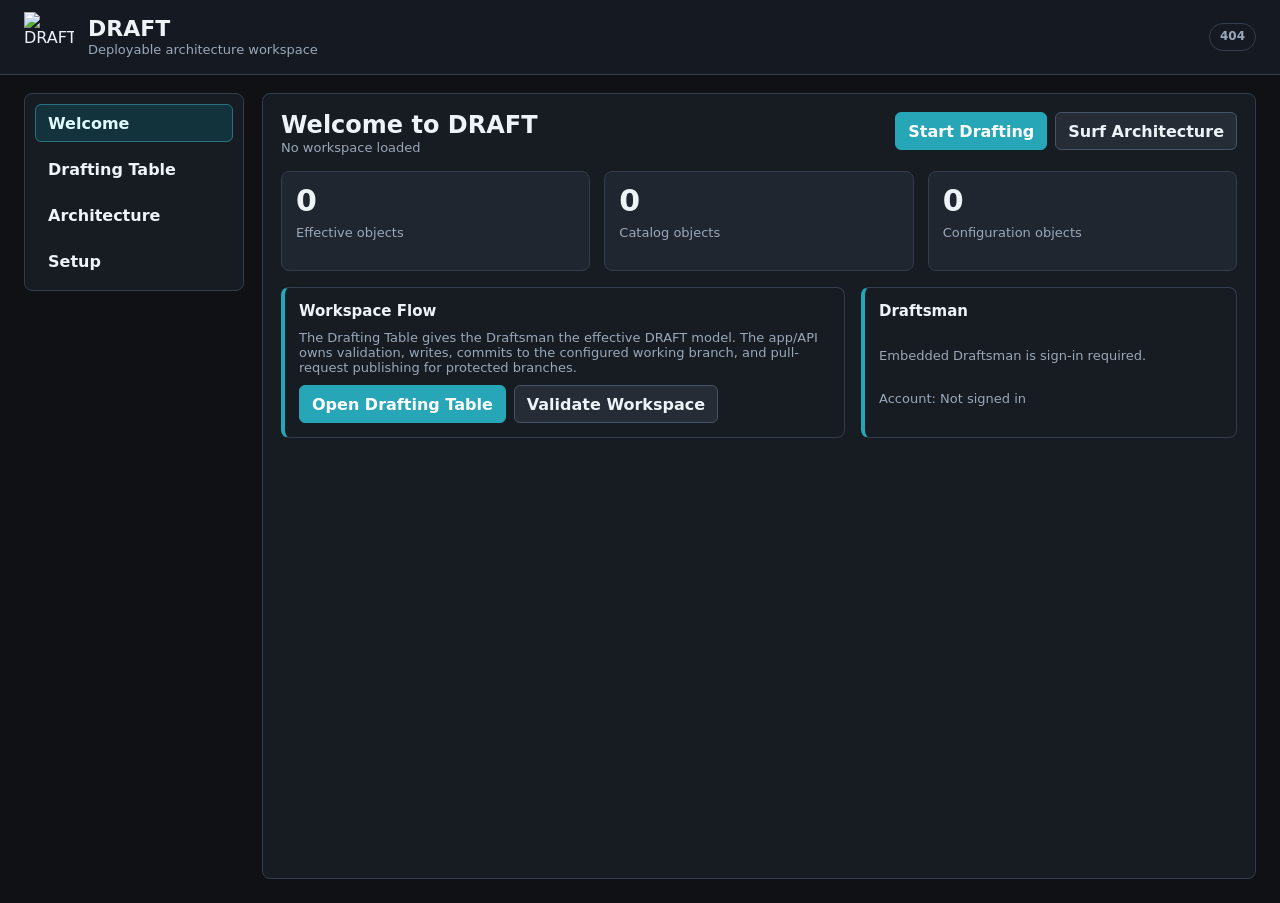
==== commit 22a984ca: "Refine app catalog drafting UX" ====
--- a/app/ui/index.html
+++ b/app/ui/index.html
@@ -153,17 +153,17 @@
         font-weight: 800;
         margin-bottom: 6px;
       }
-      pre {
-        background: #090c11;
+      .output-panel {
+        background: #111722;
         border: 1px solid var(--border);
         border-radius: 8px;
         color: #dbe5ef;
         margin: 0;
-        max-height: 420px;
-        overflow: auto;
+        min-height: 44px;
         padding: 12px;
-        white-space: pre-wrap;
-        word-break: break-word;
+      }
+      .output-panel:empty {
+        display: none;
       }
       .status-pill {
         border: 1px solid var(--border);
@@ -237,20 +237,6 @@
         display: grid;
         gap: 10px;
         grid-template-columns: repeat(2, minmax(0, 1fr));
-      }
-      .browser-frame {
-        background: #ffffff;
-        border: 1px solid var(--border);
-        border-radius: 8px;
-        height: calc(100vh - 220px);
-        min-height: 620px;
-        overflow: hidden;
-        width: 100%;
-      }
-      .browser-frame iframe {
-        border: 0;
-        height: 100%;
-        width: 100%;
       }
       .upload-list {
         color: var(--muted);
@@ -284,7 +270,7 @@
       <nav aria-label="Primary">
         <button class="nav-button active" data-tab="welcome">Welcome</button>
         <button class="nav-button" data-tab="drafting">Drafting Table</button>
-        <button class="nav-button" data-tab="architecture">Architecture</button>
+        <button class="nav-button" id="open-architecture">Architecture</button>
         <button class="nav-button" data-tab="setup">Setup</button>
       </nav>
 
@@ -330,7 +316,7 @@
               <p class="muted">Loading sign-in state.</p>
             </div>
           </div>
-          <pre id="welcome-output"></pre>
+          <div class="output-panel" id="welcome-output" aria-live="polite"></div>
         </section>
 
         <section class="tab-panel" id="tab-drafting">
@@ -347,15 +333,9 @@
 
           <div class="split">
             <div class="grid">
-              <div class="form-grid">
-                <div>
-                  <label for="target">Target Object ID</label>
-                  <input id="target" placeholder="Optional existing object ID" />
-                </div>
-                <div>
-                  <label for="draft-files">Source Material</label>
-                  <input id="draft-files" type="file" multiple accept="image/*,.txt,.md,.markdown,.yaml,.yml,.json,.csv" />
-                </div>
+              <div>
+                <label for="draft-files">Source Material</label>
+                <input id="draft-files" type="file" multiple accept="image/*,.txt,.md,.markdown,.json,.csv" />
               </div>
               <div class="upload-list" id="upload-list">No files selected.</div>
               <div>
@@ -363,33 +343,7 @@
                 <textarea id="draft-request" placeholder="Describe the system, product, diagram, requirement, or change. Include what should be reused off the shelf and what constraints or compliance needs matter."></textarea>
               </div>
             </div>
-            <pre id="draft-output"></pre>
-          </div>
-        </section>
-
-        <section class="tab-panel" id="tab-architecture">
-          <div class="headline">
-            <div>
-              <h2>Architecture Catalog</h2>
-              <p class="muted">Read-only catalog browsing, using the same generated browser shape as GitHub Pages.</p>
-            </div>
-            <div class="actions">
-              <button id="draft-selected-object">Draft Change</button>
-              <button id="reload-browser" class="secondary">Reload Browser</button>
-            </div>
-          </div>
-          <div class="form-grid">
-            <div>
-              <label for="selected-object">Selected Object ID</label>
-              <input id="selected-object" readonly placeholder="Open an object detail in the browser, then draft a change." />
-            </div>
-            <div class="notice">
-              <h3>Browse before drafting</h3>
-              <p class="muted">Select an artifact in the catalog browser, then use Draft Change to continue at the Drafting Table.</p>
-            </div>
-          </div>
-          <div class="browser-frame">
-            <iframe id="browser-frame" title="DRAFT architecture browser"></iframe>
+            <div class="output-panel" id="draft-output" aria-live="polite"></div>
           </div>
         </section>
 
@@ -419,8 +373,8 @@
                     <input id="openai-account" readonly />
                   </div>
                   <div>
-                    <label for="openai-token-store">Token Store</label>
-                    <input id="openai-token-store" readonly />
+                    <label for="openai-status">Sign-In Status</label>
+                    <input id="openai-status" readonly />
                   </div>
                 </div>
                 <div class="actions">
@@ -443,7 +397,7 @@
                 </div>
               </div>
             </div>
-            <pre id="setup-output"></pre>
+            <div class="output-panel" id="setup-output" aria-live="polite"></div>
           </div>
         </section>
       </main>
@@ -457,10 +411,8 @@
       };
 
       const workspaceInput = document.getElementById('workspace');
-      const browserFrame = document.getElementById('browser-frame');
       const draftFiles = document.getElementById('draft-files');
       const uploadList = document.getElementById('upload-list');
-      const selectedObject = document.getElementById('selected-object');
 
       function workspaceValue() {
         return workspaceInput.value.trim() || null;
@@ -472,16 +424,48 @@
       }
 
       function show(target, data) {
-        document.getElementById(target).textContent = typeof data === 'string' ? data : JSON.stringify(data, null, 2);
-      }
-
-      async function requestJson(url, options = {}, output = 'setup-output') {
+        if (!target) {
+          return;
+        }
+        const element = document.getElementById(target);
+        if (!element) {
+          return;
+        }
+        element.textContent = humanMessage(data);
+      }
+
+      function humanMessage(data) {
+        if (!data) return '';
+        if (typeof data === 'string') return summarizeText(data);
+        const detail = data.detail;
+        if (typeof detail === 'string') return summarizeText(detail);
+        if (detail?.message) return summarizeText(detail.message);
+        if (data.message) return summarizeText(data.message);
+        if (data.error) return summarizeText(data.error);
+        if (data.stdout && typeof data.stdout === 'string') return summarizeText(data.stdout);
+        if (data.stderr && typeof data.stderr === 'string') return summarizeText(data.stderr);
+        if (data.body && typeof data.body === 'string') return summarizeText(data.body);
+        if (data.ok === true) return 'Done.';
+        if (data.ok === false) return 'The requested action did not complete.';
+        return '';
+      }
+
+      function summarizeText(text) {
+        const value = String(text || '').trim();
+        if (!value) return '';
+        const validation = value.match(/Validated\s+(\d+)\s+catalog files successfully/i);
+        if (validation) return `Workspace validation passed. ${validation[1]} catalog files were checked.`;
+        if (value.includes('nothing to commit') || value.includes('working tree clean')) return 'No pending Git changes.';
+        return value.length > 1200 ? `${value.slice(0, 1200)}...` : value;
+      }
+
+      async function requestJson(url, options = {}, output = null) {
         const response = await fetch(url, options);
         const contentType = response.headers.get('content-type') || '';
         const data = contentType.includes('application/json')
           ? await response.json()
           : {ok: response.ok, status: response.status, body: await response.text()};
-        show(output, response.ok ? data : data);
+        show(output, data);
         return data;
       }
 
@@ -492,9 +476,6 @@
         document.querySelectorAll('.tab-panel').forEach(panel => {
           panel.classList.toggle('active', panel.id === `tab-${tab}`);
         });
-        if (tab === 'architecture') {
-          loadBrowser();
-        }
       }
 
       function layerCount(name) {
@@ -519,24 +500,24 @@
           <p class="muted">Account: ${account}</p>
         `;
         document.getElementById('openai-account').value = account;
-        document.getElementById('openai-token-store').value = status.auth?.tokenStore || '';
+        document.getElementById('openai-status').value = ready;
       }
 
       async function loadWorkspaceConfig() {
-        const data = await requestJson(`/api/workspace/config${workspaceQuery()}`, {}, 'setup-output');
+        const data = await requestJson(`/api/workspace/config${workspaceQuery()}`);
         if (data.workspace && !workspaceInput.value.trim()) {
           workspaceInput.value = data.workspace;
         }
       }
 
       async function loadModel() {
-        const data = await requestJson(`/api/workspace/effective-model${workspaceQuery()}`, {}, 'welcome-output');
+        const data = await requestJson(`/api/workspace/effective-model${workspaceQuery()}`);
         state.model = data.objects ? data : {objects: [], layers: []};
         renderMetrics();
       }
 
       async function loadDraftsman() {
-        const data = await requestJson(`/api/draftsman/config${workspaceQuery()}`, {}, 'setup-output');
+        const data = await requestJson(`/api/draftsman/config${workspaceQuery()}`);
         state.draftsman = data;
         renderDraftsman();
       }
@@ -557,38 +538,8 @@
         return `/api/catalog/browser?${params.toString()}`;
       }
 
-      function loadBrowser() {
-        browserFrame.src = browserUrl();
-      }
-
-      function selectedBrowserObjectId() {
-        try {
-          const hash = browserFrame.contentWindow.location.hash.replace(/^#/, '');
-          const params = new URLSearchParams(hash);
-          return params.get('view') === 'detail' ? params.get('id') : '';
-        } catch (error) {
-          return '';
-        }
-      }
-
-      function syncSelectedObject() {
-        const objectId = selectedBrowserObjectId();
-        if (objectId) {
-          selectedObject.value = objectId;
-        }
-        return objectId;
-      }
-
-      function draftSelectedObject() {
-        const objectId = syncSelectedObject();
-        if (!objectId) {
-          selectedObject.value = '';
-          show('welcome-output', {ok: false, message: 'Open an object detail in the Architecture browser before drafting a change.'});
-          return;
-        }
-        document.getElementById('target').value = objectId;
-        document.getElementById('draft-request').value = `Update ${objectId}: `;
-        setTab('drafting');
+      function openArchitecture() {
+        window.location.href = browserUrl();
       }
 
       async function validateWorkspace(output = 'setup-output') {
@@ -602,7 +553,7 @@
 
       async function gitStatus() {
         const data = await requestJson(`/api/git/status${workspaceQuery()}`, {}, 'setup-output');
-        show('setup-output', data.stdout || data.stderr || data);
+        show('setup-output', data.stdout ? 'Git has pending workspace changes.' : 'No pending Git changes.');
       }
 
       async function commitWorkspace() {
@@ -726,7 +677,7 @@
           headers: {'Content-Type': 'application/json'},
           body: JSON.stringify({
             workspace: workspaceValue(),
-            contextObjectId: document.getElementById('target').value.trim() || null,
+            contextObjectId: null,
             message: message || 'Use the uploaded source material to start a drafting session.',
             attachments: state.attachments
           })
@@ -735,24 +686,29 @@
       }
 
       async function health() {
-        const data = await requestJson('/api/health', {}, 'welcome-output');
+        const data = await requestJson('/api/health');
         const pill = document.getElementById('health');
         pill.textContent = data.status || 'unknown';
         pill.classList.toggle('ok', data.status === 'ok');
       }
 
-      document.querySelectorAll('.nav-button').forEach(button => {
+      document.querySelectorAll('.nav-button[data-tab]').forEach(button => {
         button.addEventListener('click', () => setTab(button.dataset.tab));
       });
       document.querySelectorAll('[data-go]').forEach(button => {
-        button.addEventListener('click', () => setTab(button.dataset.go));
+        button.addEventListener('click', () => {
+          if (button.dataset.go === 'architecture') {
+            openArchitecture();
+            return;
+          }
+          setTab(button.dataset.go);
+        });
       });
 
       document.getElementById('welcome-validate').addEventListener('click', () => validateWorkspace('welcome-output'));
       document.getElementById('draft-validate').addEventListener('click', () => validateWorkspace('draft-output'));
       document.getElementById('ask-draftsman').addEventListener('click', askDraftsman);
-      document.getElementById('draft-selected-object').addEventListener('click', draftSelectedObject);
-      document.getElementById('reload-browser').addEventListener('click', loadBrowser);
+      document.getElementById('open-architecture').addEventListener('click', openArchitecture);
       document.getElementById('reload-setup').addEventListener('click', refreshAll);
       document.getElementById('sign-in').addEventListener('click', signIn);
       document.getElementById('import-codex-auth').addEventListener('click', importCodexAuth);
@@ -763,14 +719,6 @@
       document.getElementById('push').addEventListener('click', pushWorkspace);
       document.getElementById('publish').addEventListener('click', publishWorkspace);
       draftFiles.addEventListener('change', updateAttachments);
-      browserFrame.addEventListener('load', () => {
-        syncSelectedObject();
-        try {
-          browserFrame.contentWindow.addEventListener('hashchange', syncSelectedObject);
-        } catch (error) {
-          // The iframe is same-origin for the local app; ignore if a browser blocks access.
-        }
-      });
 
       health();
       refreshAll();
